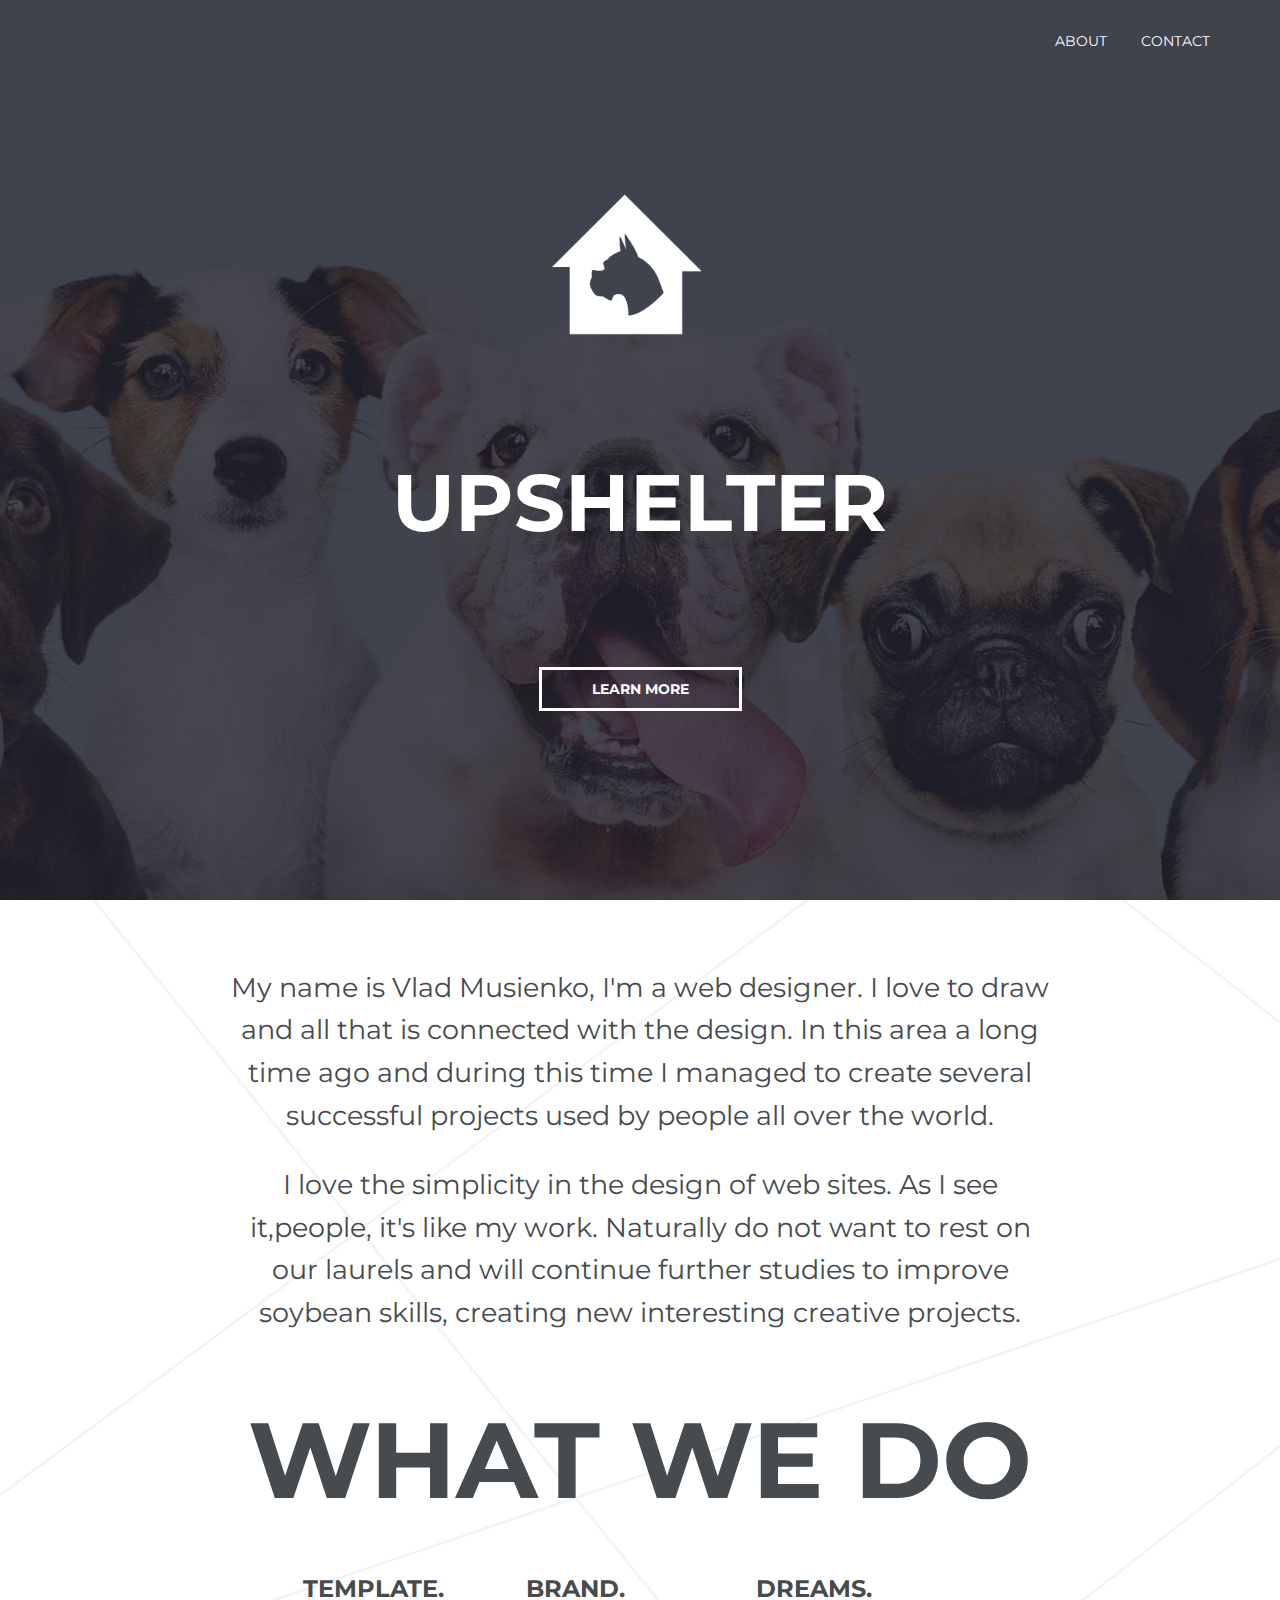
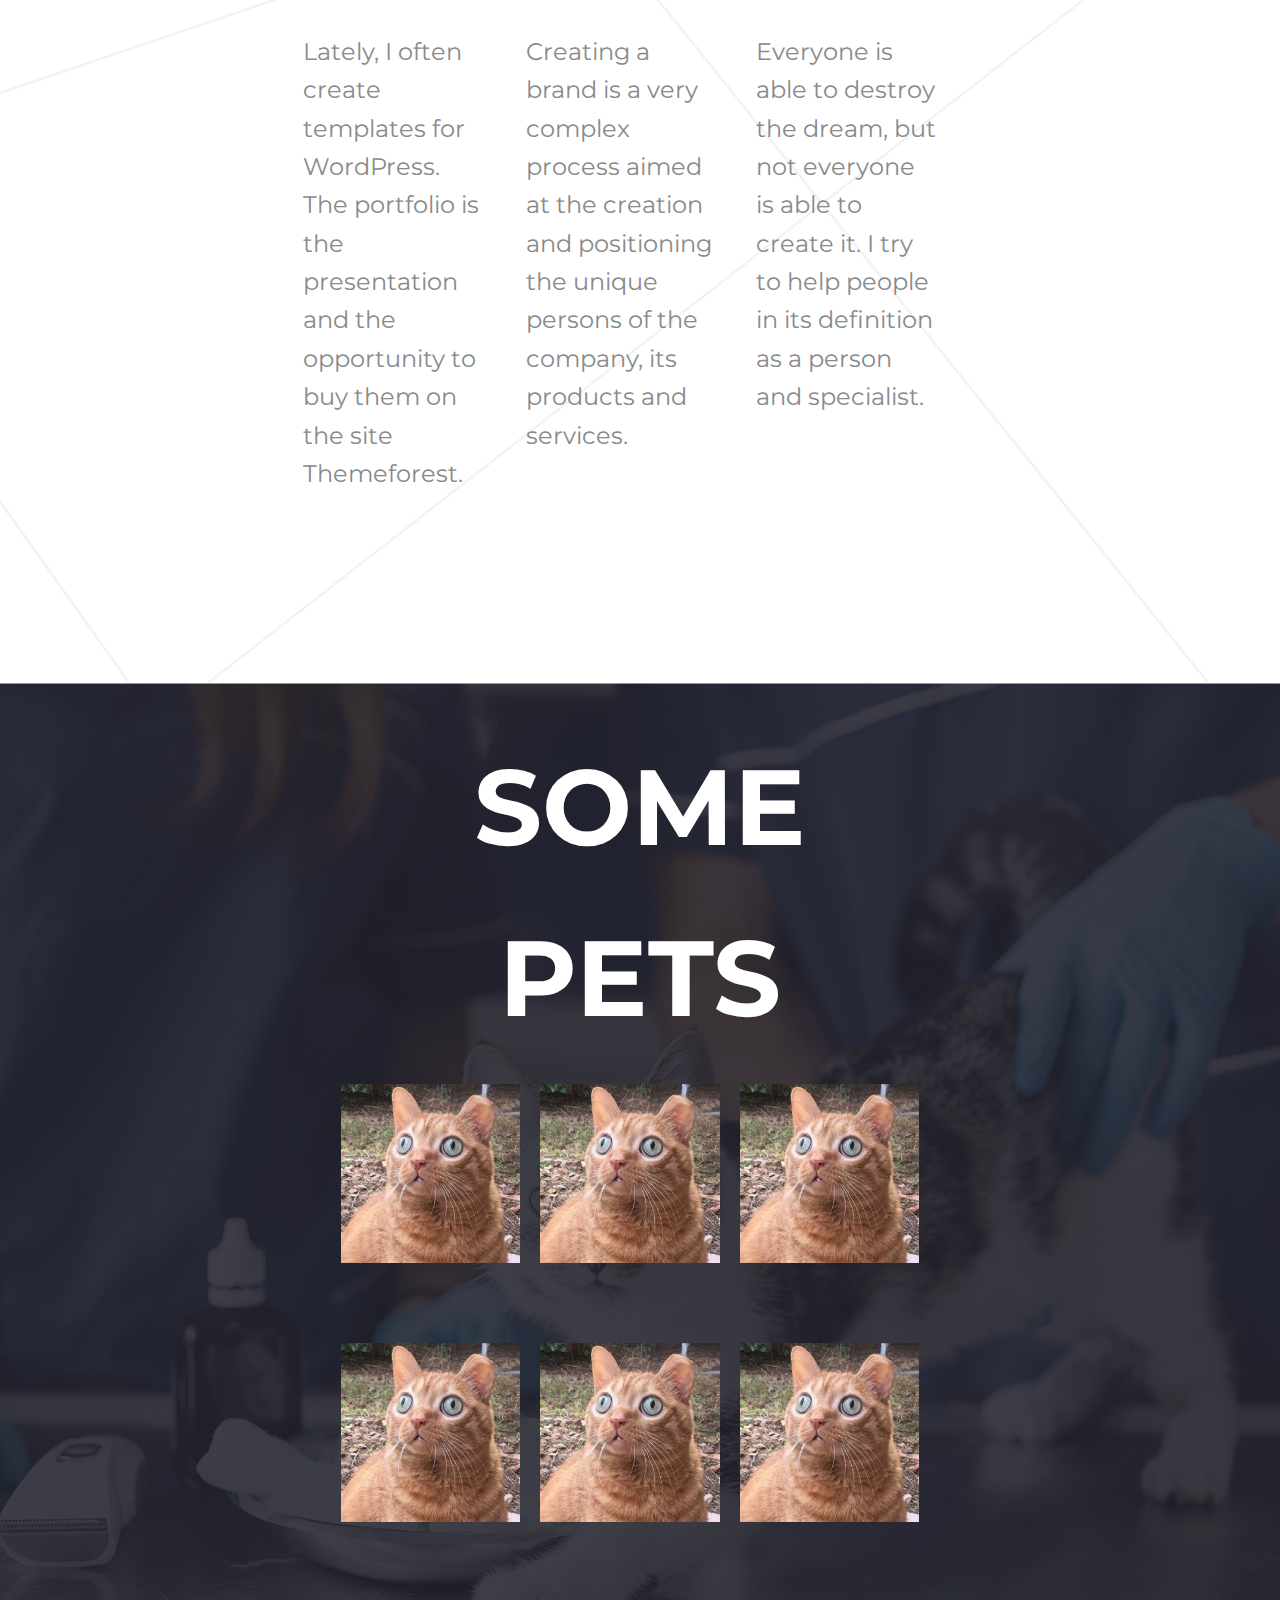
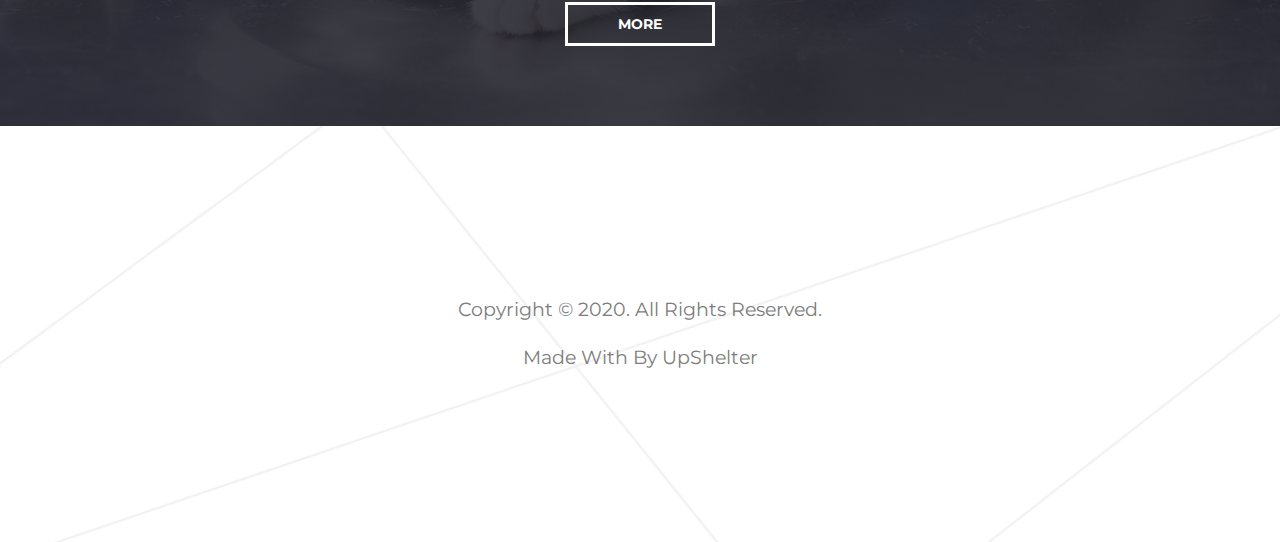
==== htmls/greeting-page/index.html @ ecfe5653 "First commit. Second and first pages added." ====
<!DOCTYPE html>
<html lang="en">
<head>
    <meta charset="UTF-8">
    <link rel="stylesheet" href="assets/css/style.css">
    <link href="https://fonts.googleapis.com/css?family=Montserrat:400,700&display=swap&subset=cyrillic,cyrillic-ext"
          rel="stylesheet">
    <title>UpShelter</title>
</head>
<body>

<header class="header">
    <div class="container">
        <div class="header__inner">
            <nav class="nav">
                <a class="nav__link " href="#">About</a>
                <a class="nav__link" href="#">Contact</a>
            </nav>
        </div>
    </div>
</header>


<div class="intro">

    <div class="container">

        <div class="intro__inner">
            <div class="logo"></div>
            <h1 class="intro__title">UPSHELTER</h1>
        </div>
        <a class="btn" href="#">Learn More</a>
    </div>
</div>

<section class="section">
    <div class="section__content">
        <div class="section__text">
            <p>
                My name is Vlad Musienko, I'm a web designer.
                I love to draw and all that is connected with the design.
                In this area a long time ago and during this time I managed
                to create several successful projects used by people all over
                the world.
            </p>
            <p>
                I love the simplicity in the design of web sites.
                As I see it,people, it's like my work.
                Naturally do not want to rest on our laurels and will continue further studies to improve soybean
                skills,
                creating new interesting creative projects.
            </p>
        </div>
    </div>
    <h2 class="section__title">what we do</h2>

    <div class="about__container">
        <div class="about">
            <div class="about__item">
                <h1 class="about__item__title">
                    TEMPLATE.
                </h1>
                <div class="about__item__text">
                    <p>
                        Lately, I often create templates for WordPress.
                        The portfolio is the presentation and the opportunity
                        to buy them on the site Themeforest.
                    </p>
                </div>

            </div>
            <div class="about__item">
                <h1 class="about__item__title">
                    BRAND.
                </h1>
                <div class="about__item__text">
                    <p>
                        Creating a brand is a very complex
                        process aimed at the creation and
                        positioning the unique persons of
                        the company, its products and services.
                    </p>
                </div>
            </div>
            <div class="about__item">
                <h1 class="about__item__title">
                    DREAMS.
                </h1>
                <div class="about__item__text">
                    <p>
                        Everyone is able to destroy the dream,
                        but not everyone is able to create it.
                        I try to help people in its definition
                        as a person and specialist.
                    </p>
                </div>
            </div>

        </div>
    </div>

</section>


<section class="example__section">
    <div class="example__section__content">
        <h1 class="example__title">
            Some pets
        </h1>
        <div class="example">
            <div class="example__item">
                <div class="example__img">
                    <img src="assets/images/example-item.png" alt="">
                </div>
                <div class="item__name">name</div>
            </div>

            <div class="example__item">
                <div class="example__img">
                    <img src="assets/images/example-item.png" alt="">
                </div>
                <div class="item__name">name</div>
            </div>

            <div class="example__item">
                <div class="example__img">
                    <img src="assets/images/example-item.png" alt="">
                </div>
                <div class="item__name">name</div>
            </div>
        </div>
    </div>

    <div class="example__section__content">
        <div class="example">
            <div class="example__item">
                <div class="example__img">
                    <img src="assets/images/example-item.png" alt="">
                </div>
                <div class="item__name">name</div>
            </div>


            <div class="example__item">
                <div class="example__img">
                    <img src="assets/images/example-item.png" alt="">
                </div>
                <div class="item__name">name</div>
            </div>

            <div class="example__item">
                <div class="example__img">
                    <img src="assets/images/example-item.png" alt="">
                </div>
                <div class="item__name">name</div>
            </div>

        </div>
        <a class="btn" href="#">More</a>

    </div>


</section>

<section class="footer">
    <div class="footer__container">
        <div class="footer__text">
            <p> Copyright © 2020. All Rights Reserved.</p>
            <p class="footer__text"> Made With By UpShelter</p>
        </div>

    </div>

</section>
</body>
</html>
---- htmls/greeting-page/assets/css/style.css ----
body {
    margin: 0;
    font-family: 'Montserrat', sans-serif;

    font-size: 15px;
    line-height: 1.6;
    color: #333;
    text-align: center;
    background: url("../images/background.png") center no-repeat;
    -webkit-background-size: cover;
    background-size: cover;

}

*,
*:before,
*:after {
    box-sizing: border-box;
}

h1, h2, h3, h4, h5, h6 {
    margin: 0;
}


/* Container */
.container {
    width: 100%;
    max-width: 1200px;
    padding: 0 15px;
    margin: 0 auto;
}

/* logo */
.logo {
    background: url("../images/logo.png") no-repeat center;
    justify-content: center;
    width: 150px;
    height: 150px;
    -webkit-background-size: cover;
    background-size: cover;
    text-align: center;
    margin-left: 40%;

}

/* Intro */
.intro {
    display: flex;
    flex-direction: column;
    justify-content: center;
    width: 100%;
    height: 100vh;

    background: url("../images/intro.jpg") center no-repeat;
    -webkit-background-size: cover;
    background-size: cover;
}

.intro__inner {
    width: 100%;
    max-width: 880px;
    margin: 0 auto;
    text-align: center;

}

.intro__title {
    color: #ffffff;
    font-size: 80px;
    font-weight: 700;
    text-transform: uppercase;
    margin: 100px;
}


/* Header */
.header {
    width: 100%;
    padding-top: 30px;

    position: absolute;
    top: 0;
    left: 0;
    right: 0;
    z-index: 1000;
}

.header__inner {
    display: flex;
    justify-content: flex-end;
    align-items: center;
}


/* Nav */
.nav {
    font-size: 14px;
    text-transform: uppercase;
}

.nav__link {
    display: inline-block;
    vertical-align: top;
    margin: 0 15px;
    position: relative;

    color: #fff;
    text-decoration: none;

    transition: color .1s linear;
}

.nav__link:after {
    content: "";
    display: block;
    width: 100%;
    height: 3px;

    background-color: #ffffff;
    opacity: 0;

    position: absolute;
    top: 100%;
    left: 0;
    z-index: 1;

    transition: opacity .1s linear;
}


.nav__link:hover:after,
.nav__link.active:after {
    opacity: 1;
}


/* Button */
.btn {
    display: inline-block;
    vertical-align: top;
    padding: 8px 50px;

    border: 3px solid #fff;

    font-size: 14px;
    font-weight: 700;
    color: #fff;
    text-transform: uppercase;
    text-decoration: none;

    transition: background .1s linear, color .1s linear;
}

.btn:hover {
    background-color: #fff;
    color: #333;
}

/*Section*/
.section {
    padding: 40px 0;
}

.section__content {
    width: 100%;
    max-width: 860px;
    margin: 0 auto 40px;
    padding: 0 15px;
    text-align: center;
}

.section__title {
    font-size: 80pt;
    color: #464b4f;
    margin-top: 25px;
    text-transform: uppercase;
}

.section__text {
    font-size: 20pt;
    color: #464b4f;
}


/*About*/

.about__container {
    width: 100%;
    max-width: 55%;
    padding: 0 15px;
    margin: 0 auto;
}

.about {

    display: flex;
    justify-content: space-between;
}

.about__item {
    text-align: left;
    margin-right: 40px;
    margin-bottom: 125px;
}

.about__item__title {
    font-size: 18pt;
    color: #464b4f;
    margin-top: 25px;
    text-transform: uppercase;
}

.about__item__text {
    font-size: 18pt;
    color: #888a8b;
    margin-top: 10px;
}

/*Example section*/

.example__section {
    padding: 40px 0;
    background: url("../images/example-section.png") center no-repeat;
    -webkit-background-size: cover;
    background-size: cover;
}

.example__section__content {
    width: 100%;
    max-width: 49%;
    margin: 0 auto 40px;
    padding: 0 15px;
    text-align: center;
}

.example__title {
    font-size: 80pt;
    color: #ffffff;
    text-transform: uppercase;
}

.example {
    margin-top: 20px;
    display: flex;
    justify-content: space-between;
    margin-bottom: 80px;
}

.example__img img {
    max-width: 100%;
    height: auto;
}

.example__item {
    width: 300px;
    position: relative;
    margin-right: 20px;
    background-color: #7b77c9;
}

.example__item:hover .example__img {
    transform: translate3d(-10px, -10px, 0);
}

.example__item:hover .example__img img {
    opacity: .7;
}


.example__img {
    background: linear-gradient(to bottom, #ff6978, #ff6978, #ef709d);

    transition: transform .2s linear;
}

.example__img img {
    display: block;
    transition: opacity .1s linear;
}

.example__item:hover .item__name {
    opacity: 1;

}

.item__name {
    width: 100%;

    font-size: 18px;
    color: #fff;
    text-transform: uppercase;
    font-weight: 700;
    text-align: center;
    opacity: 0;

    position: absolute;
    top: 50%;
    left: 0;
    z-index: 2;
    transform: translate3d(0, -50%, 0);

    transition: opacity 0.2s linear;

}

/*Footer*/

.footer {
    padding: 150px 0;
}

.footer__container {
    width: 100%;
    max-width: 55%;
    margin: 0 auto;
}

.footer__text {
    font-size: 14pt;
    color: #7c7c7c;
}
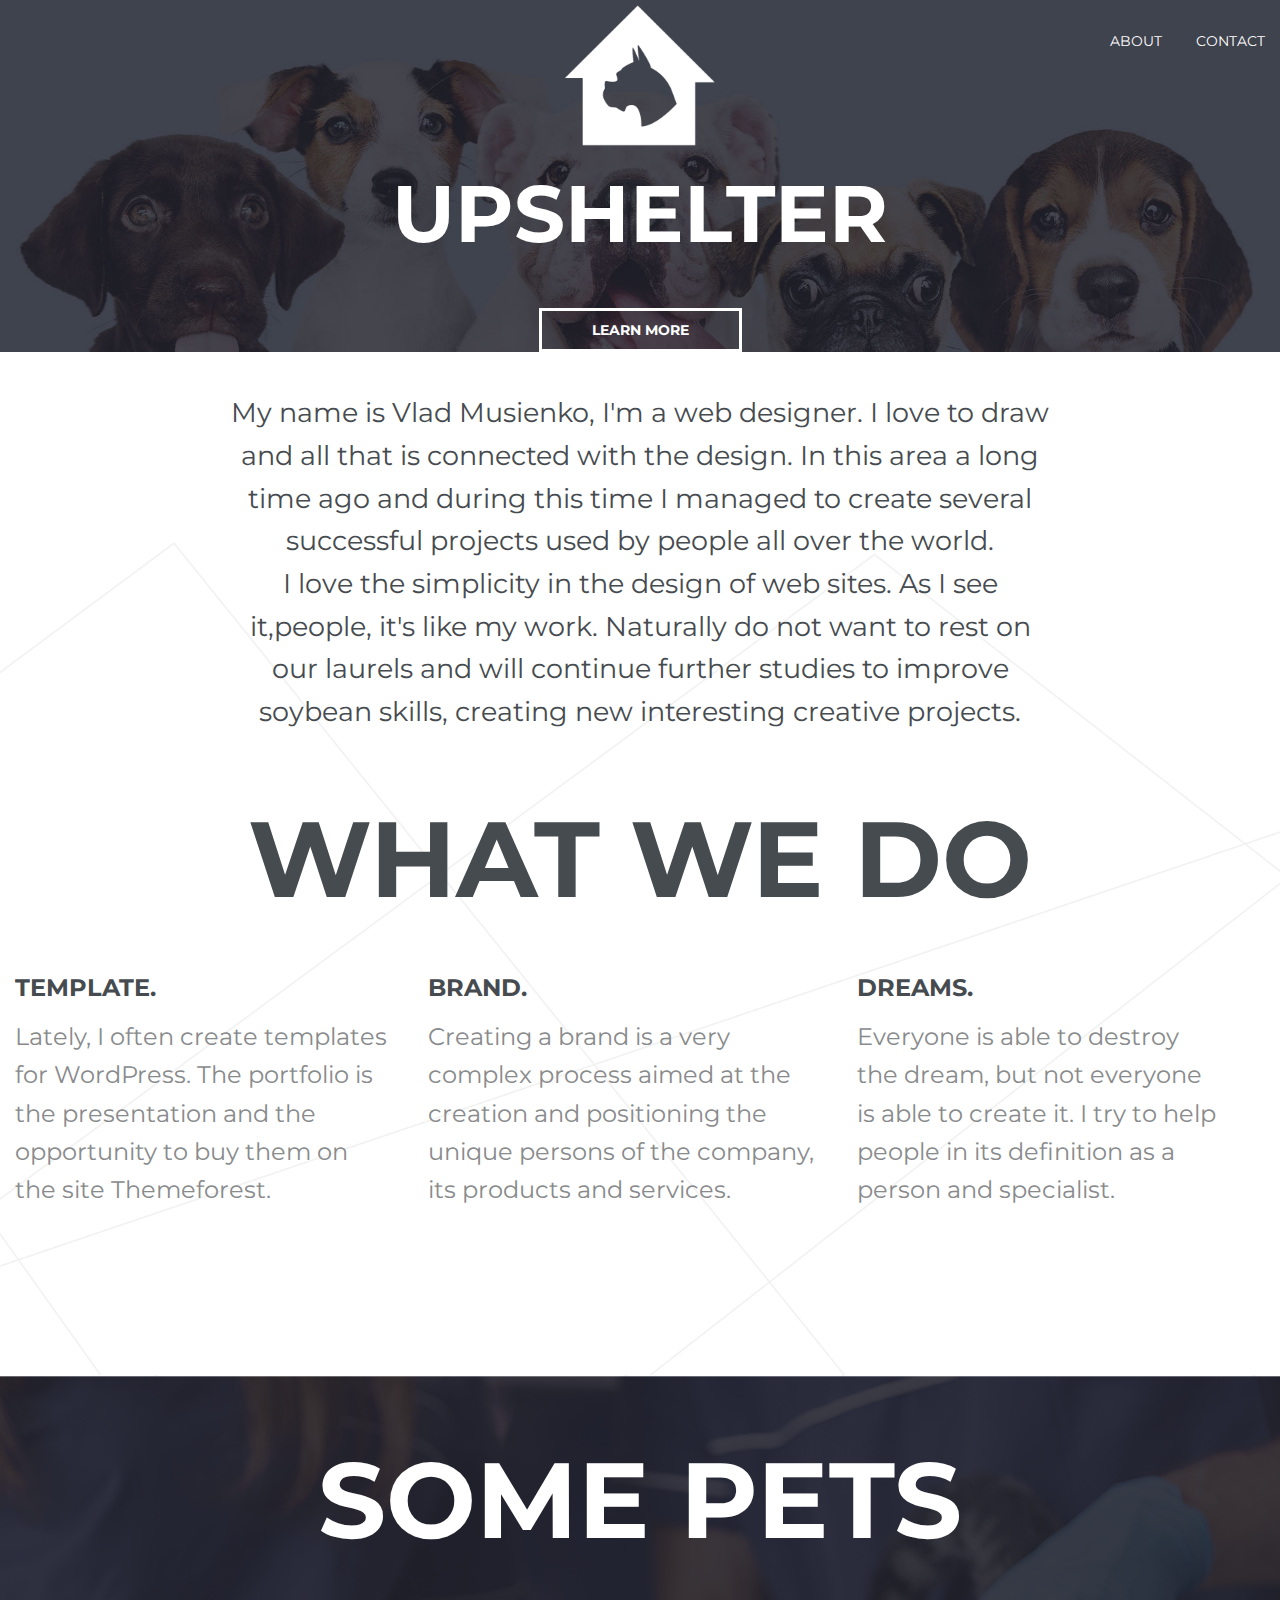
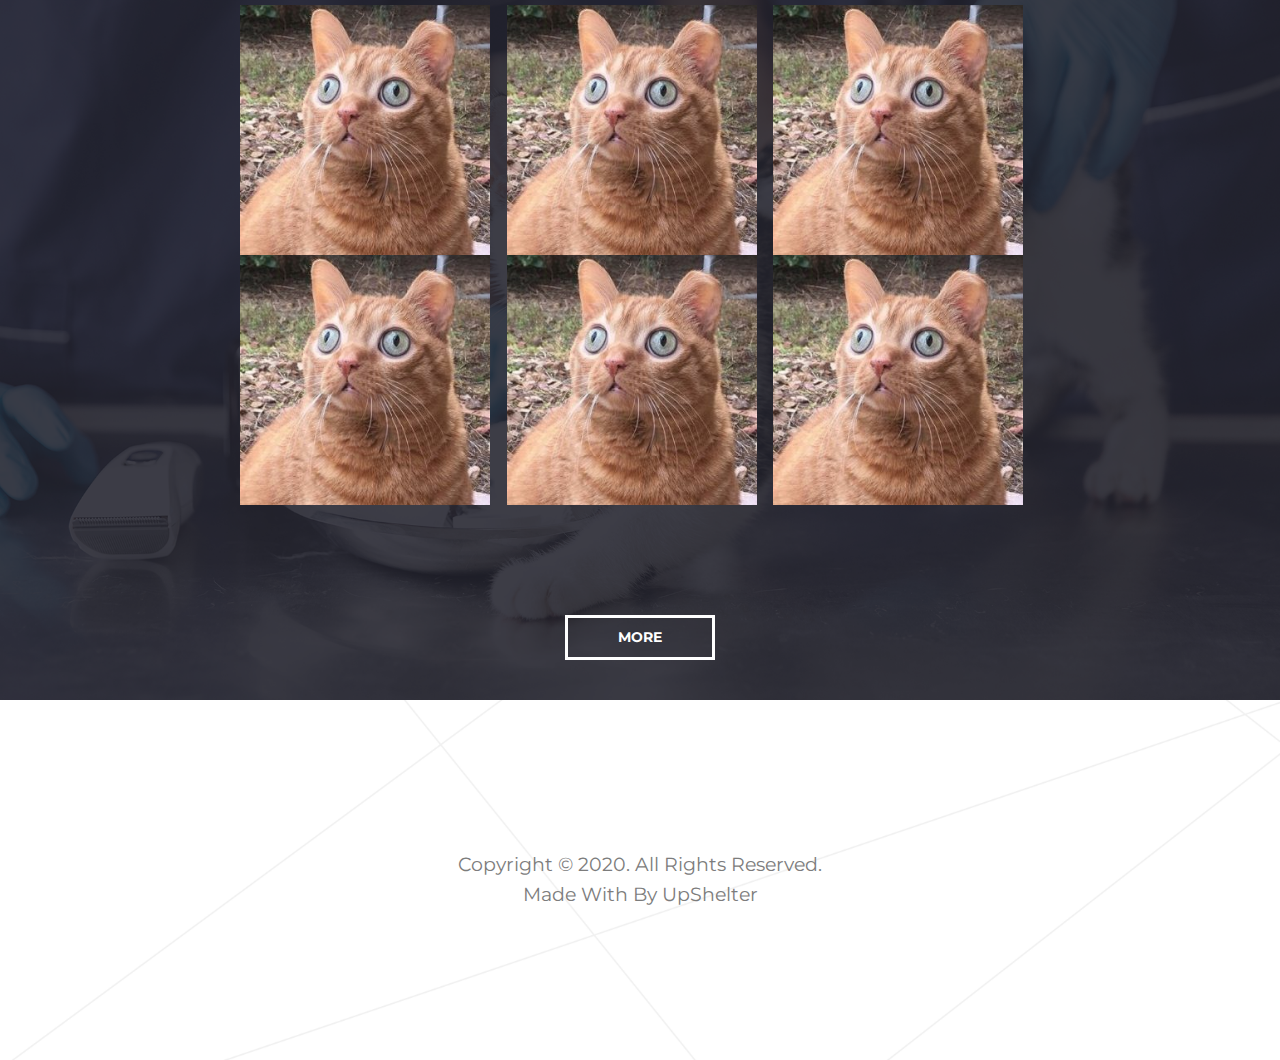
==== commit 8389dfab: "adaptability" ====
--- a/htmls/greeting-page/index.html
+++ b/htmls/greeting-page/index.html
@@ -2,6 +2,7 @@
 <html lang="en">
 <head>
     <meta charset="UTF-8">
+    <meta name="viewport" content="width=device-width, initial-scale=1, shrink-to-fit=no">
     <link rel="stylesheet" href="assets/css/style.css">
     <link href="https://fonts.googleapis.com/css?family=Montserrat:400,700&display=swap&subset=cyrillic,cyrillic-ext"
           rel="stylesheet">
@@ -24,7 +25,6 @@
 <div class="intro">
 
     <div class="container">
-
         <div class="intro__inner">
             <div class="logo"></div>
             <h1 class="intro__title">UPSHELTER</h1>
@@ -101,7 +101,6 @@
 
 </section>
 
-
 <section class="example__section">
     <div class="example__section__content">
         <h1 class="example__title">
@@ -128,11 +127,7 @@
                 </div>
                 <div class="item__name">name</div>
             </div>
-        </div>
-    </div>
 
-    <div class="example__section__content">
-        <div class="example">
             <div class="example__item">
                 <div class="example__img">
                     <img src="assets/images/example-item.png" alt="">
@@ -154,11 +149,10 @@
                 </div>
                 <div class="item__name">name</div>
             </div>
+        </div>
+    </div>
 
-        </div>
-        <a class="btn" href="#">More</a>
-
-    </div>
+    <a class="btn" href="#">More</a>
 
 
 </section>
@@ -174,4 +168,4 @@
 
 </section>
 </body>
-</html>+</html>
--- a/htmls/greeting-page/assets/css/style.css
+++ b/htmls/greeting-page/assets/css/style.css
@@ -1,7 +1,9 @@
+* { padding: 0; margin: 0;}
+
 body {
+    width: 100%;
     margin: 0;
     font-family: 'Montserrat', sans-serif;
-
     font-size: 15px;
     line-height: 1.6;
     color: #333;
@@ -9,7 +11,6 @@
     background: url("../images/background.png") center no-repeat;
     -webkit-background-size: cover;
     background-size: cover;
-
 }
 
 *,
@@ -24,10 +25,18 @@
 
 
 /* Container */
-.container {
-    width: 100%;
-    max-width: 1200px;
-    padding: 0 15px;
+header .container {
+    padding-left: 60%;
+    width: 100%;
+    /*max-width: 1200px;*/
+    /*padding: 0 15px;*/
+    margin: 0 auto;
+}
+
+.intro .container {
+    width: 100%;
+    /*max-width: 1200px;*/
+    /*padding: 0 15px;*/
     margin: 0 auto;
 }
 
@@ -40,18 +49,21 @@
     -webkit-background-size: cover;
     background-size: cover;
     text-align: center;
-    margin-left: 40%;
+    display: block;
+    margin-right: auto;
+    margin-left: auto;
+
 
 }
 
 /* Intro */
 .intro {
-    display: flex;
+    width: 100%;
+    display: grid;
+    grid-template-columns: auto;
     flex-direction: column;
     justify-content: center;
-    width: 100%;
-    height: 100vh;
-
+    /*height: 100vh;*/
     background: url("../images/intro.jpg") center no-repeat;
     -webkit-background-size: cover;
     background-size: cover;
@@ -60,7 +72,7 @@
 .intro__inner {
     width: 100%;
     max-width: 880px;
-    margin: 0 auto;
+    margin: 0;
     text-align: center;
 
 }
@@ -70,7 +82,10 @@
     font-size: 80px;
     font-weight: 700;
     text-transform: uppercase;
-    margin: 100px;
+    /*margin: 100px;*/
+    display: block;
+    margin-left: auto;
+    margin-right: auto;
 }
 
 
@@ -78,7 +93,6 @@
 .header {
     width: 100%;
     padding-top: 30px;
-
     position: absolute;
     top: 0;
     left: 0;
@@ -87,6 +101,7 @@
 }
 
 .header__inner {
+    width: 100%;
     display: flex;
     justify-content: flex-end;
     align-items: center;
@@ -114,7 +129,7 @@
 .nav__link:after {
     content: "";
     display: block;
-    width: 100%;
+    /*width: 100%;*/
     height: 3px;
 
     background-color: #ffffff;
@@ -137,6 +152,7 @@
 
 /* Button */
 .btn {
+    margin-top: 30px;
     display: inline-block;
     vertical-align: top;
     padding: 8px 50px;
@@ -159,6 +175,7 @@
 
 /*Section*/
 .section {
+    width: 100%;
     padding: 40px 0;
 }
 
@@ -171,6 +188,8 @@
 }
 
 .section__title {
+    width: 100%;
+    display: inline;
     font-size: 80pt;
     color: #464b4f;
     margin-top: 25px;
@@ -178,6 +197,7 @@
 }
 
 .section__text {
+    width: 100%;
     font-size: 20pt;
     color: #464b4f;
 }
@@ -187,13 +207,12 @@
 
 .about__container {
     width: 100%;
-    max-width: 55%;
+    /*max-width: 55%;*/
     padding: 0 15px;
     margin: 0 auto;
 }
 
 .about {
-
     display: flex;
     justify-content: space-between;
 }
@@ -220,6 +239,7 @@
 /*Example section*/
 
 .example__section {
+    width: 100%;
     padding: 40px 0;
     background: url("../images/example-section.png") center no-repeat;
     -webkit-background-size: cover;
@@ -227,33 +247,48 @@
 }
 
 .example__section__content {
-    width: 100%;
-    max-width: 49%;
-    margin: 0 auto 40px;
-    padding: 0 15px;
-    text-align: center;
+    position: relative;
+    width: 100%;
+    /*margin: 0 auto 40px;*/
+    /*padding: 0 15px;*/
+    /*align-items: center;*/
+    text-align: center;
+    display: block;
+    margin-right: auto;
+    margin-left: auto;
 }
 
 .example__title {
+    position: relative;
     font-size: 80pt;
     color: #ffffff;
     text-transform: uppercase;
 }
 
 .example {
+    position: relative;
+    width: 100%;
+    max-width: 800px;
     margin-top: 20px;
-    display: flex;
-    justify-content: space-between;
+    display: grid;
+    grid-template-columns: repeat(auto-fit, minmax(250px, 1fr));
+    margin-right: auto;
+    margin-left: auto;
+    /*justify-content: space-between;*/
     margin-bottom: 80px;
+    text-align: center;
 }
 
 .example__img img {
     max-width: 100%;
     height: auto;
+    margin-left: auto;
+    margin-right: auto;
 }
 
 .example__item {
-    width: 300px;
+    text-align: center;
+    width: 250px;
     position: relative;
     margin-right: 20px;
     background-color: #7b77c9;
@@ -270,7 +305,6 @@
 
 .example__img {
     background: linear-gradient(to bottom, #ff6978, #ff6978, #ef709d);
-
     transition: transform .2s linear;
 }
 
@@ -286,7 +320,6 @@
 
 .item__name {
     width: 100%;
-
     font-size: 18px;
     color: #fff;
     text-transform: uppercase;
@@ -319,4 +352,72 @@
 .footer__text {
     font-size: 14pt;
     color: #7c7c7c;
-}+}
+
+@media all and (max-width: 749px) {
+    .example__item {
+        margin-left: 17%;
+    }
+}
+
+@media all and (max-width: 670px) {
+    .example__item {
+        margin-left: 13%;
+    }
+}
+@media all and (max-width: 600px) {
+    .example__item {
+        margin-left: 10%;
+    }
+}
+@media all and (max-width: 600px) {
+    .example__item {
+        margin-left: 10%;
+    }
+}
+@media all and (max-width: 577px) {
+    .example__section__content {
+        display: table-row;
+        margin-left: auto;
+        margin-right: auto;
+    }
+
+    .example {
+        width: 100%;
+        display: table-row;
+        margin-left: auto;
+        margin-right: auto;
+    }
+
+    .intro__title {
+        font-size: 50px;
+    }
+
+    .about {
+        display: table-row;
+    }
+
+    .example__item {
+        margin-left: 59%;
+    }
+}
+
+@media all and (max-width: 520px) {
+    .example__item {
+        margin-left: 50%;
+    }
+}
+
+@media all and (max-width: 420px) {
+    .example__item {
+        margin-left: 30%;
+    }
+}
+
+
+@media all and (max-width: 360px) {
+    .example__item {
+        margin-left: 20%;
+    }
+}
+
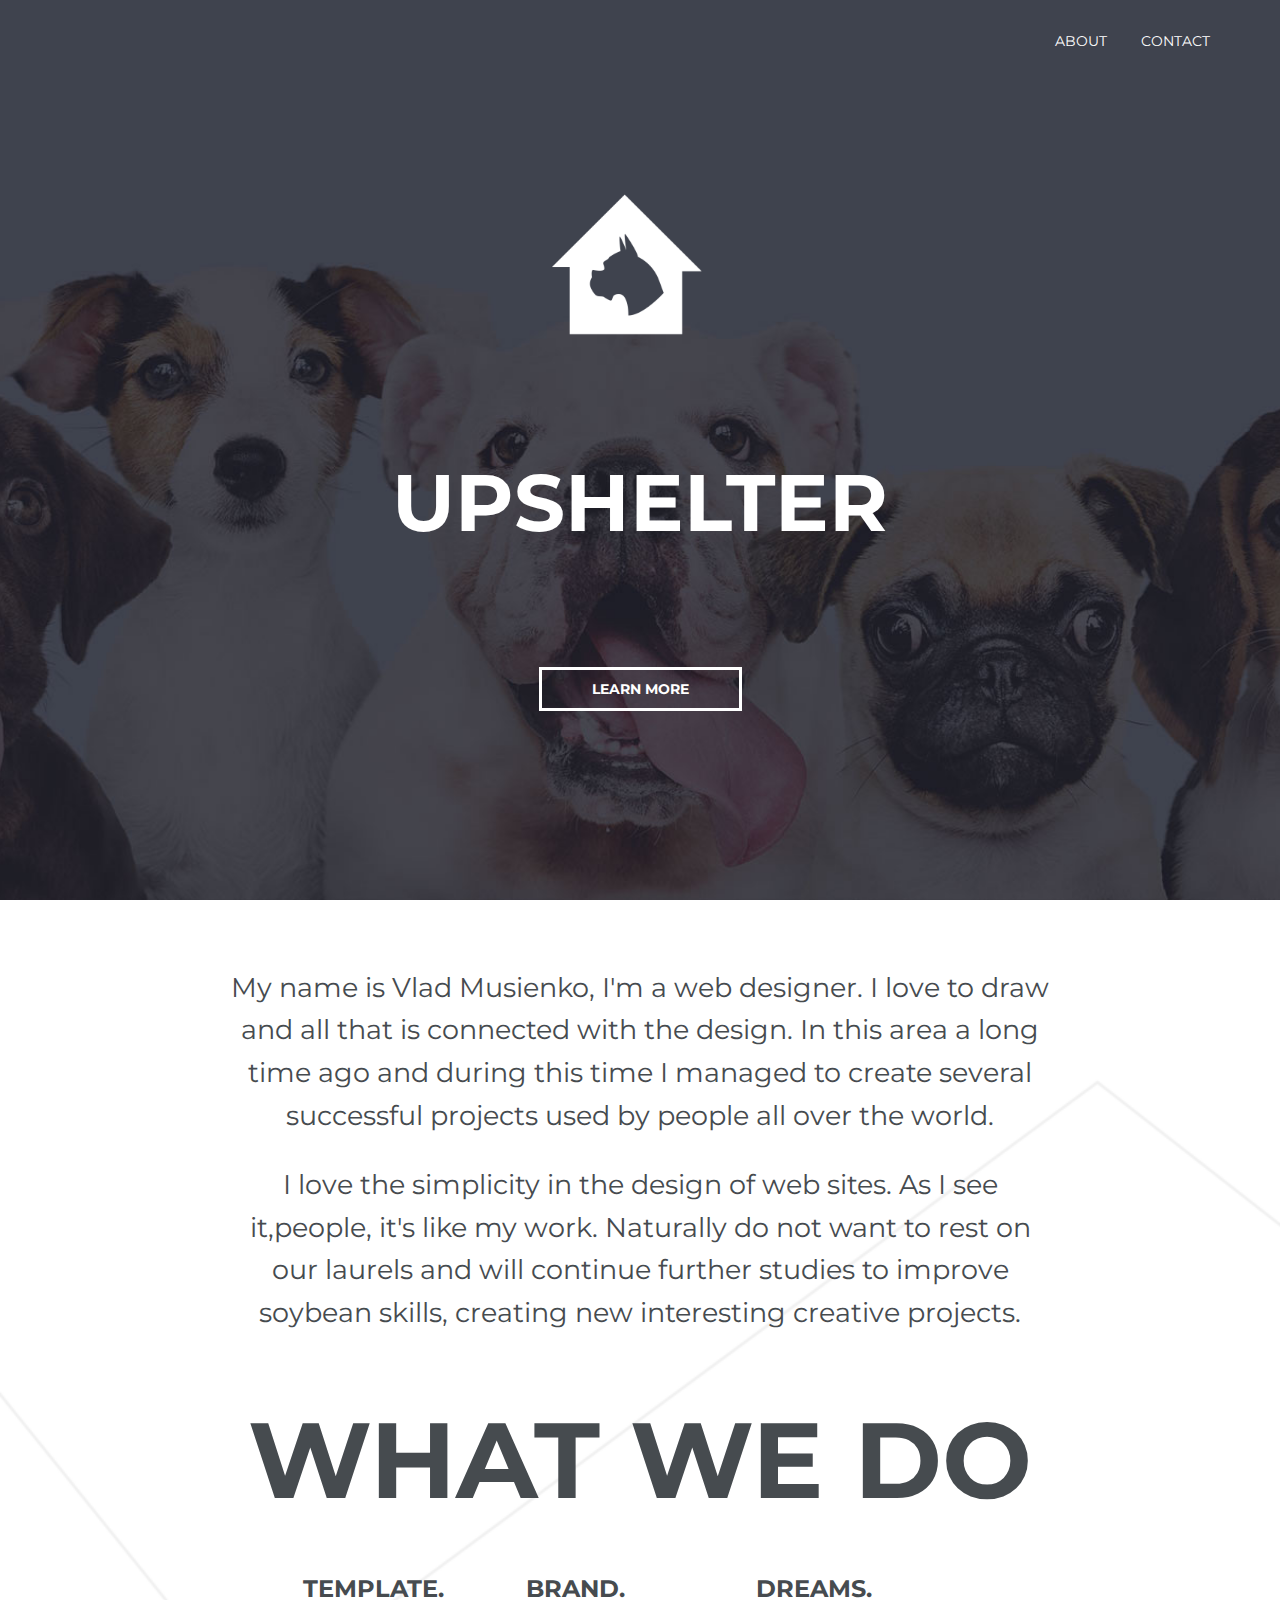
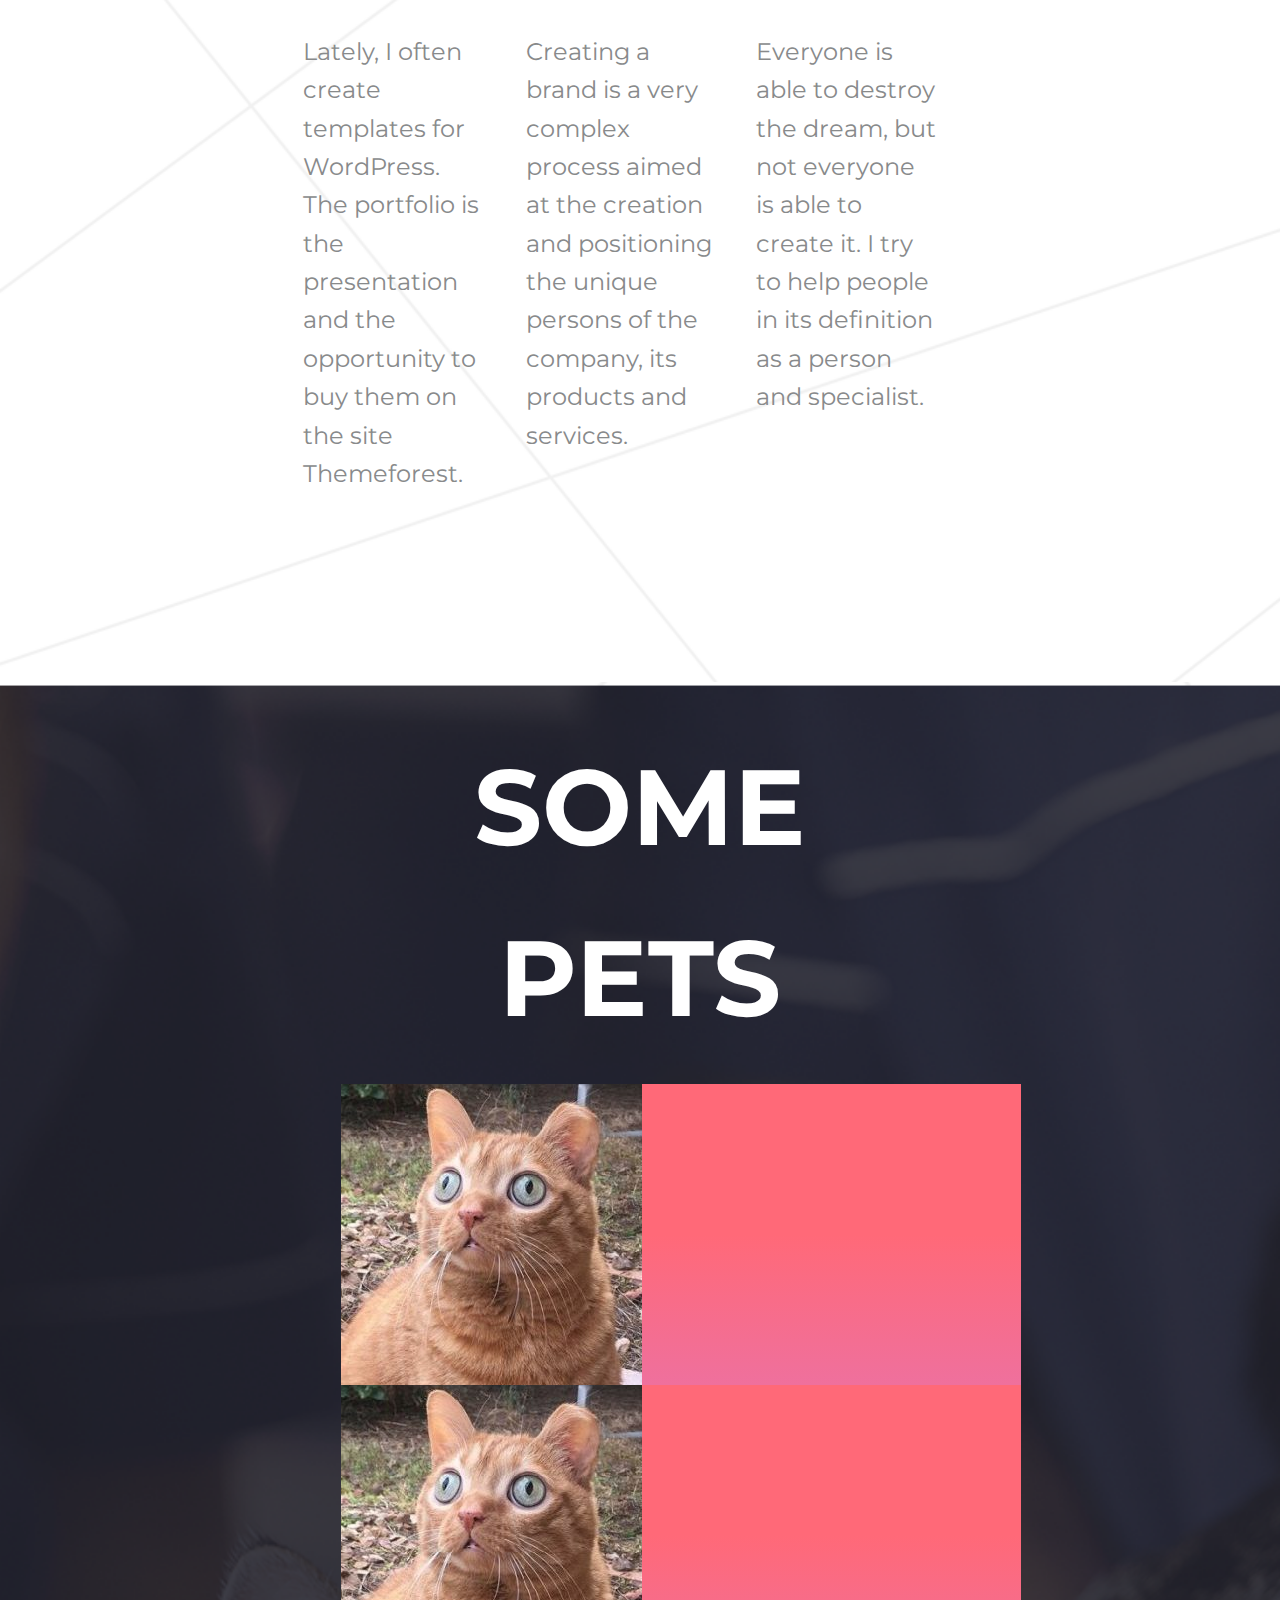
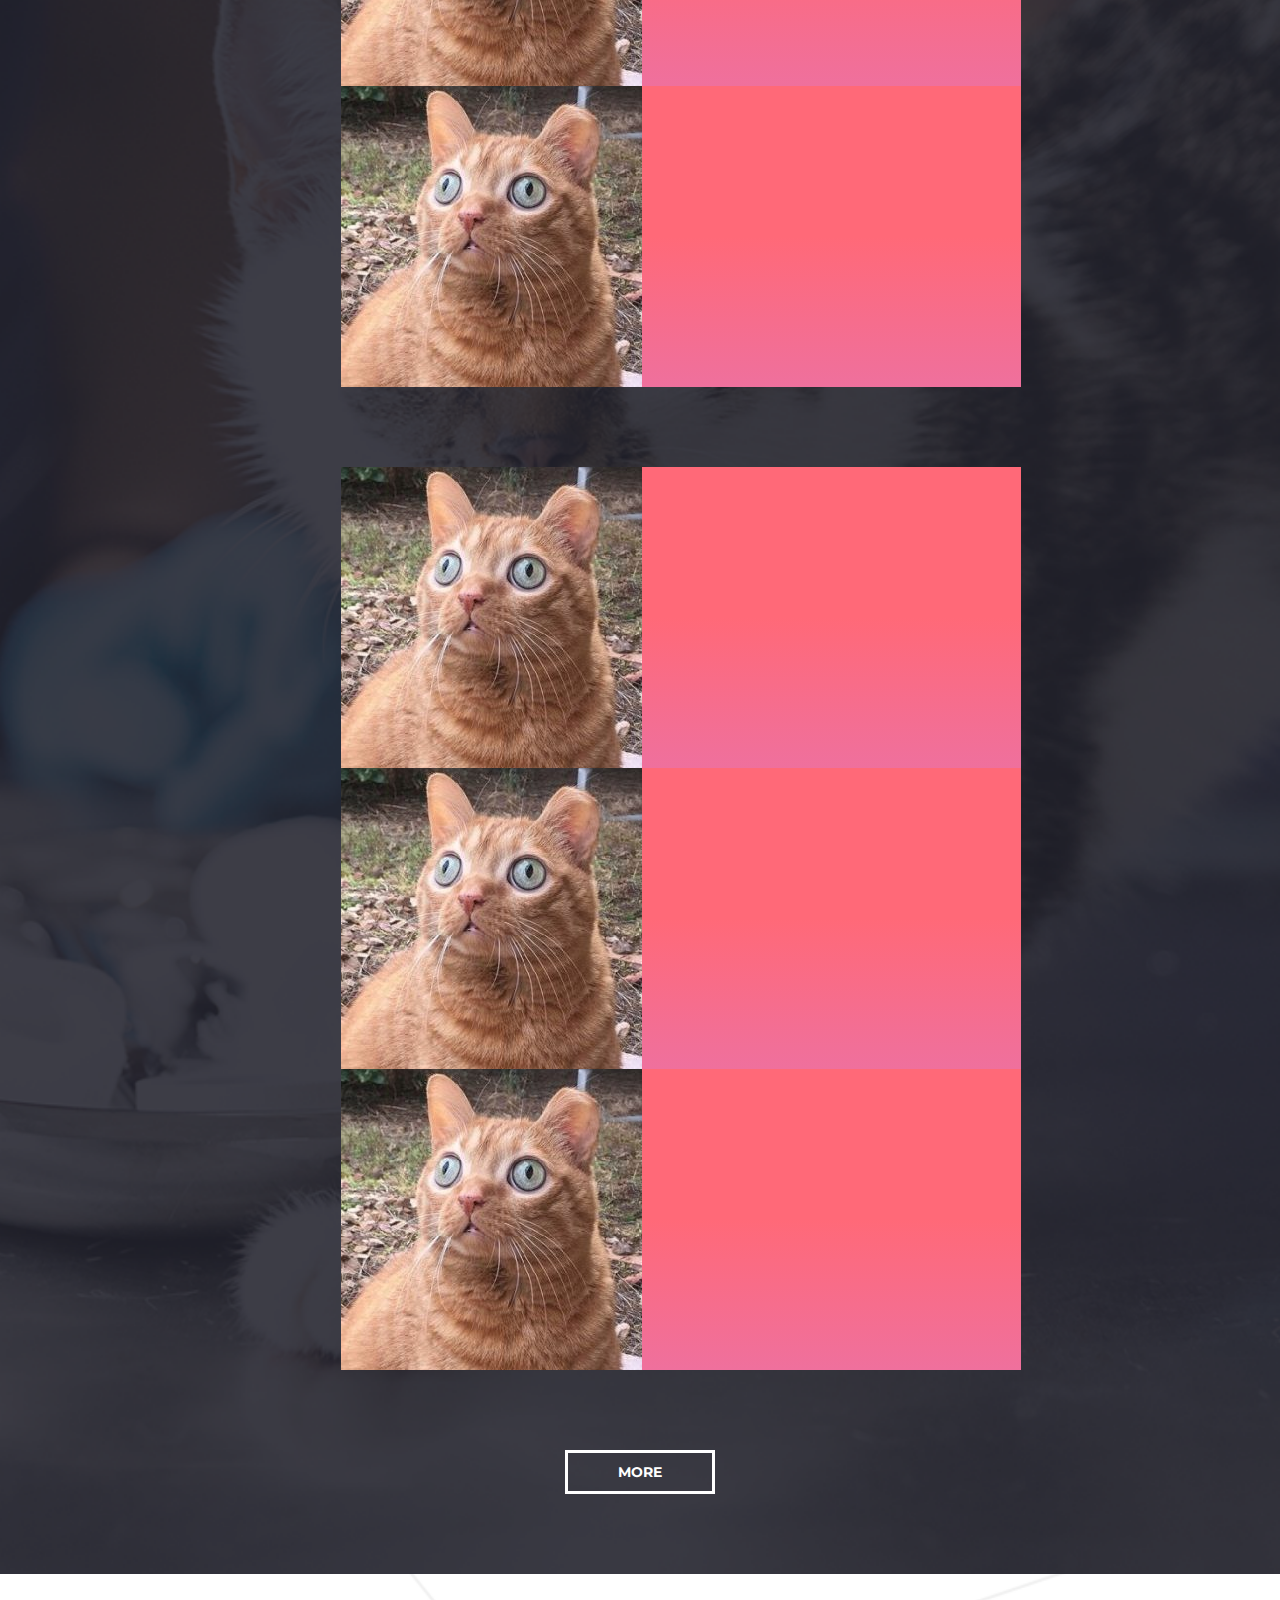
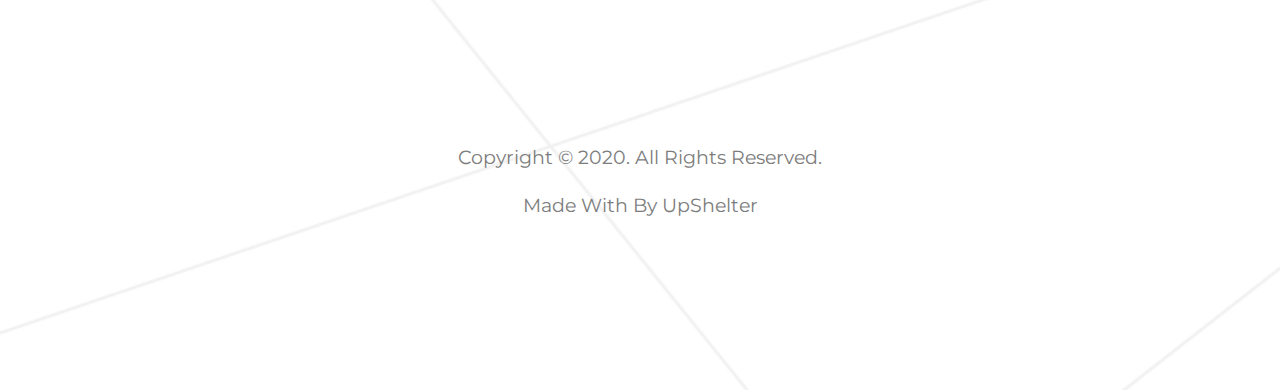
==== commit 7338855d: "to pull" ====
--- a/htmls/greeting-page/index.html
+++ b/htmls/greeting-page/index.html
@@ -2,11 +2,16 @@
 <html lang="en">
 <head>
     <meta charset="UTF-8">
-    <meta name="viewport" content="width=device-width, initial-scale=1, shrink-to-fit=no">
     <link rel="stylesheet" href="assets/css/style.css">
     <link href="https://fonts.googleapis.com/css?family=Montserrat:400,700&display=swap&subset=cyrillic,cyrillic-ext"
           rel="stylesheet">
     <title>UpShelter</title>
+
+    <script src="https://maxcdn.bootstrapcdn.com/bootstrap/4.0.0/js/bootstrap.min.js"
+            integrity="sha384-JZR6Spejh4U02d8jOt6vLEHfe/JQGiRRSQQxSfFWpi1MquVdAyjUar5+76PVCmYl"
+            crossorigin="anonymous"></script>
+
+
 </head>
 <body>
 
@@ -25,6 +30,7 @@
 <div class="intro">
 
     <div class="container">
+
         <div class="intro__inner">
             <div class="logo"></div>
             <h1 class="intro__title">UPSHELTER</h1>
@@ -101,12 +107,14 @@
 
 </section>
 
+
 <section class="example__section">
     <div class="example__section__content">
         <h1 class="example__title">
             Some pets
         </h1>
         <div class="example">
+
             <div class="example__item">
                 <div class="example__img">
                     <img src="assets/images/example-item.png" alt="">
@@ -127,7 +135,11 @@
                 </div>
                 <div class="item__name">name</div>
             </div>
+        </div>
+    </div>
 
+    <div class="example__section__content">
+        <div class="example">
             <div class="example__item">
                 <div class="example__img">
                     <img src="assets/images/example-item.png" alt="">
@@ -150,9 +162,9 @@
                 <div class="item__name">name</div>
             </div>
         </div>
+        <a class="btn" href="#">More</a>
+
     </div>
-
-    <a class="btn" href="#">More</a>
 
 
 </section>
@@ -168,4 +180,4 @@
 
 </section>
 </body>
-</html>
+</html>--- a/htmls/greeting-page/assets/css/style.css
+++ b/htmls/greeting-page/assets/css/style.css
@@ -1,9 +1,7 @@
-* { padding: 0; margin: 0;}
-
 body {
-    width: 100%;
     margin: 0;
     font-family: 'Montserrat', sans-serif;
+
     font-size: 15px;
     line-height: 1.6;
     color: #333;
@@ -11,6 +9,7 @@
     background: url("../images/background.png") center no-repeat;
     -webkit-background-size: cover;
     background-size: cover;
+
 }
 
 *,
@@ -23,20 +22,18 @@
     margin: 0;
 }
 
+@media all and (max-width: 576px) {
+    .example {
+        display: none;
+    }
+}
+
 
 /* Container */
-header .container {
-    padding-left: 60%;
-    width: 100%;
-    /*max-width: 1200px;*/
-    /*padding: 0 15px;*/
-    margin: 0 auto;
-}
-
-.intro .container {
-    width: 100%;
-    /*max-width: 1200px;*/
-    /*padding: 0 15px;*/
+.container {
+    width: 100%;
+    max-width: 1200px;
+    padding: 0 15px;
     margin: 0 auto;
 }
 
@@ -49,21 +46,18 @@
     -webkit-background-size: cover;
     background-size: cover;
     text-align: center;
-    display: block;
-    margin-right: auto;
-    margin-left: auto;
-
+    margin-left: 40%;
 
 }
 
 /* Intro */
 .intro {
-    width: 100%;
-    display: grid;
-    grid-template-columns: auto;
+    display: flex;
     flex-direction: column;
     justify-content: center;
-    /*height: 100vh;*/
+    width: 100%;
+    height: 100vh;
+
     background: url("../images/intro.jpg") center no-repeat;
     -webkit-background-size: cover;
     background-size: cover;
@@ -72,7 +66,7 @@
 .intro__inner {
     width: 100%;
     max-width: 880px;
-    margin: 0;
+    margin: 0 auto;
     text-align: center;
 
 }
@@ -82,10 +76,7 @@
     font-size: 80px;
     font-weight: 700;
     text-transform: uppercase;
-    /*margin: 100px;*/
-    display: block;
-    margin-left: auto;
-    margin-right: auto;
+    margin: 100px;
 }
 
 
@@ -93,6 +84,7 @@
 .header {
     width: 100%;
     padding-top: 30px;
+
     position: absolute;
     top: 0;
     left: 0;
@@ -101,7 +93,6 @@
 }
 
 .header__inner {
-    width: 100%;
     display: flex;
     justify-content: flex-end;
     align-items: center;
@@ -129,7 +120,7 @@
 .nav__link:after {
     content: "";
     display: block;
-    /*width: 100%;*/
+    width: 100%;
     height: 3px;
 
     background-color: #ffffff;
@@ -152,7 +143,6 @@
 
 /* Button */
 .btn {
-    margin-top: 30px;
     display: inline-block;
     vertical-align: top;
     padding: 8px 50px;
@@ -175,7 +165,6 @@
 
 /*Section*/
 .section {
-    width: 100%;
     padding: 40px 0;
 }
 
@@ -188,8 +177,6 @@
 }
 
 .section__title {
-    width: 100%;
-    display: inline;
     font-size: 80pt;
     color: #464b4f;
     margin-top: 25px;
@@ -197,7 +184,6 @@
 }
 
 .section__text {
-    width: 100%;
     font-size: 20pt;
     color: #464b4f;
 }
@@ -207,12 +193,13 @@
 
 .about__container {
     width: 100%;
-    /*max-width: 55%;*/
+    max-width: 55%;
     padding: 0 15px;
     margin: 0 auto;
 }
 
 .about {
+
     display: flex;
     justify-content: space-between;
 }
@@ -239,7 +226,6 @@
 /*Example section*/
 
 .example__section {
-    width: 100%;
     padding: 40px 0;
     background: url("../images/example-section.png") center no-repeat;
     -webkit-background-size: cover;
@@ -247,48 +233,34 @@
 }
 
 .example__section__content {
-    position: relative;
-    width: 100%;
-    /*margin: 0 auto 40px;*/
-    /*padding: 0 15px;*/
-    /*align-items: center;*/
-    text-align: center;
-    display: block;
-    margin-right: auto;
-    margin-left: auto;
+    width: 100%;
+    max-width: 49%;
+    margin: 0 auto 40px;
+    padding: 0 15px;
+    text-align: center;
 }
 
 .example__title {
-    position: relative;
     font-size: 80pt;
     color: #ffffff;
     text-transform: uppercase;
 }
 
 .example {
-    position: relative;
-    width: 100%;
-    max-width: 800px;
     margin-top: 20px;
     display: grid;
-    grid-template-columns: repeat(auto-fit, minmax(250px, 1fr));
-    margin-right: auto;
-    margin-left: auto;
-    /*justify-content: space-between;*/
+    grid-template-columns: repeat(auto-fit, minmax(700px, 1fr));
     margin-bottom: 80px;
-    text-align: center;
 }
 
 .example__img img {
     max-width: 100%;
     height: auto;
-    margin-left: auto;
-    margin-right: auto;
 }
 
 .example__item {
     text-align: center;
-    width: 250px;
+    width: auto;
     position: relative;
     margin-right: 20px;
     background-color: #7b77c9;
@@ -305,6 +277,7 @@
 
 .example__img {
     background: linear-gradient(to bottom, #ff6978, #ff6978, #ef709d);
+
     transition: transform .2s linear;
 }
 
@@ -320,6 +293,7 @@
 
 .item__name {
     width: 100%;
+
     font-size: 18px;
     color: #fff;
     text-transform: uppercase;
@@ -337,6 +311,9 @@
 
 }
 
+
+
+
 /*Footer*/
 
 .footer {
@@ -352,72 +329,4 @@
 .footer__text {
     font-size: 14pt;
     color: #7c7c7c;
-}
-
-@media all and (max-width: 749px) {
-    .example__item {
-        margin-left: 17%;
-    }
-}
-
-@media all and (max-width: 670px) {
-    .example__item {
-        margin-left: 13%;
-    }
-}
-@media all and (max-width: 600px) {
-    .example__item {
-        margin-left: 10%;
-    }
-}
-@media all and (max-width: 600px) {
-    .example__item {
-        margin-left: 10%;
-    }
-}
-@media all and (max-width: 577px) {
-    .example__section__content {
-        display: table-row;
-        margin-left: auto;
-        margin-right: auto;
-    }
-
-    .example {
-        width: 100%;
-        display: table-row;
-        margin-left: auto;
-        margin-right: auto;
-    }
-
-    .intro__title {
-        font-size: 50px;
-    }
-
-    .about {
-        display: table-row;
-    }
-
-    .example__item {
-        margin-left: 59%;
-    }
-}
-
-@media all and (max-width: 520px) {
-    .example__item {
-        margin-left: 50%;
-    }
-}
-
-@media all and (max-width: 420px) {
-    .example__item {
-        margin-left: 30%;
-    }
-}
-
-
-@media all and (max-width: 360px) {
-    .example__item {
-        margin-left: 20%;
-    }
-}
-
+}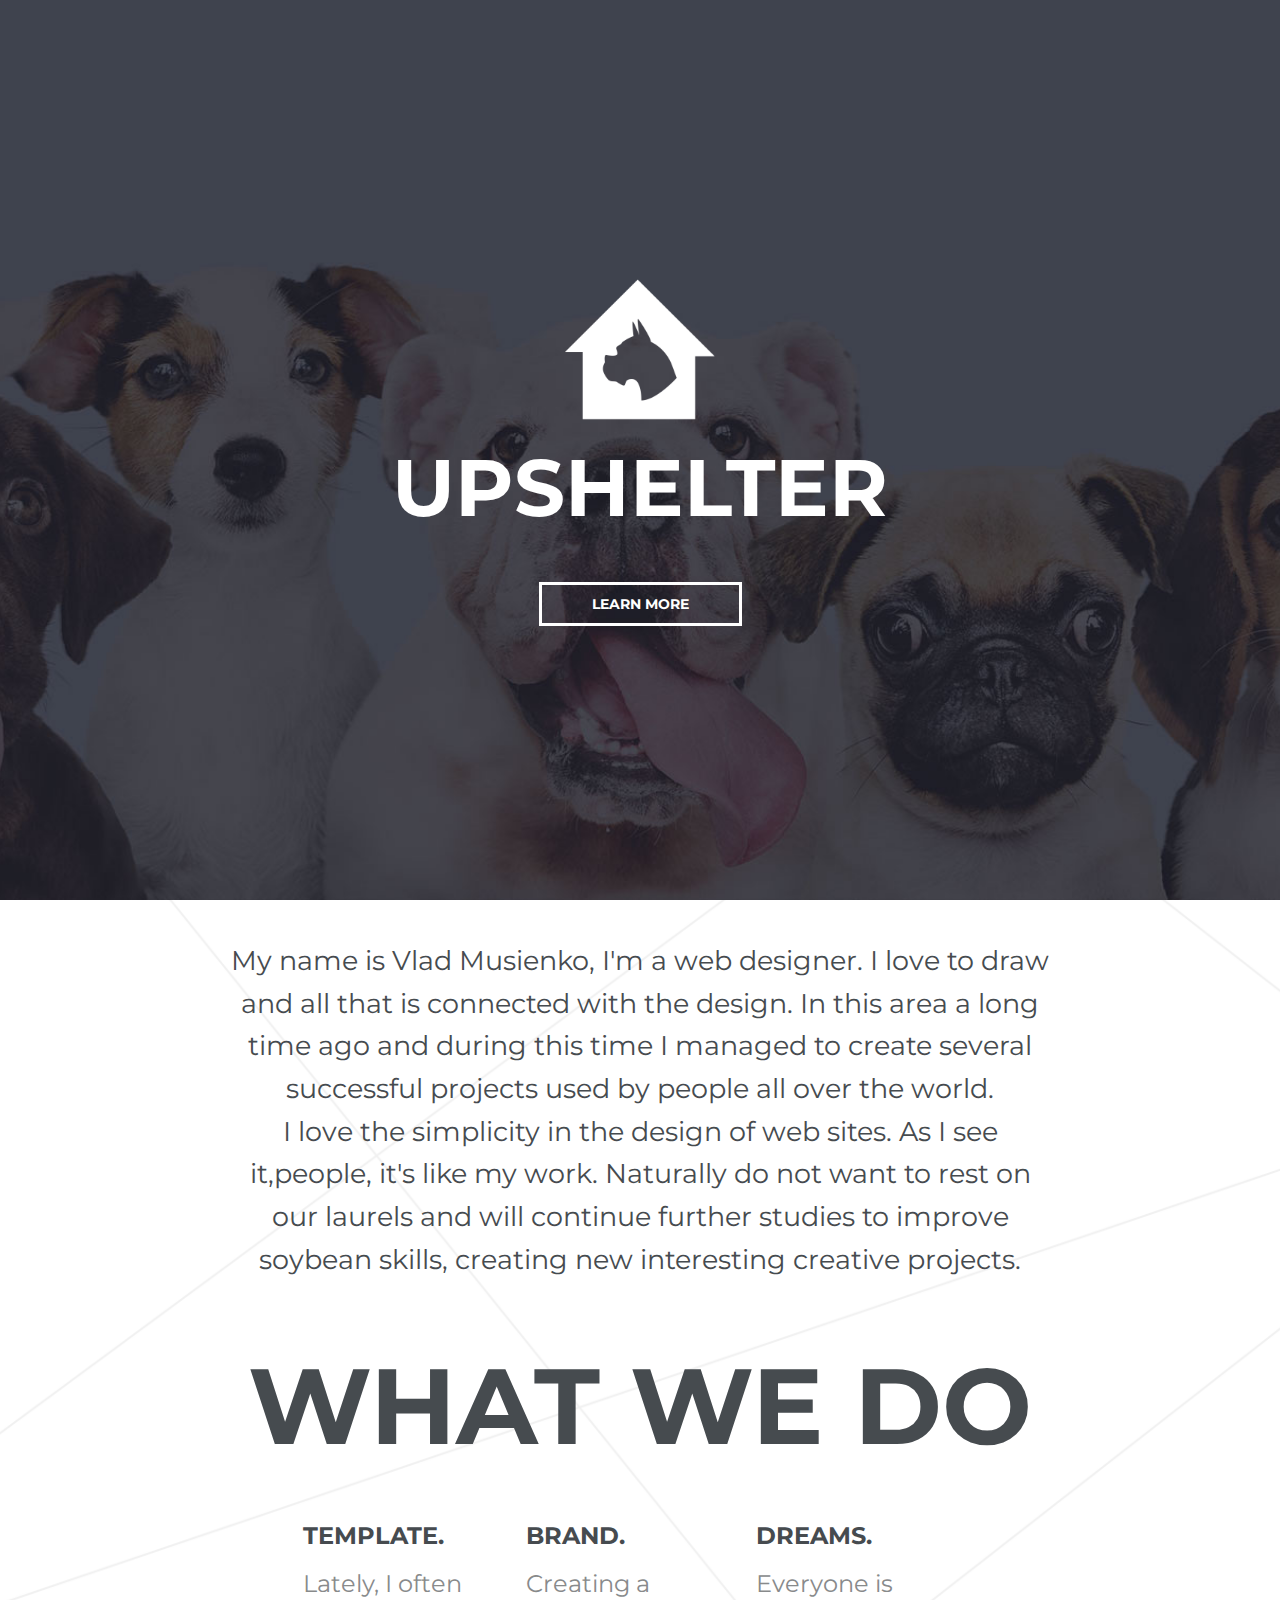
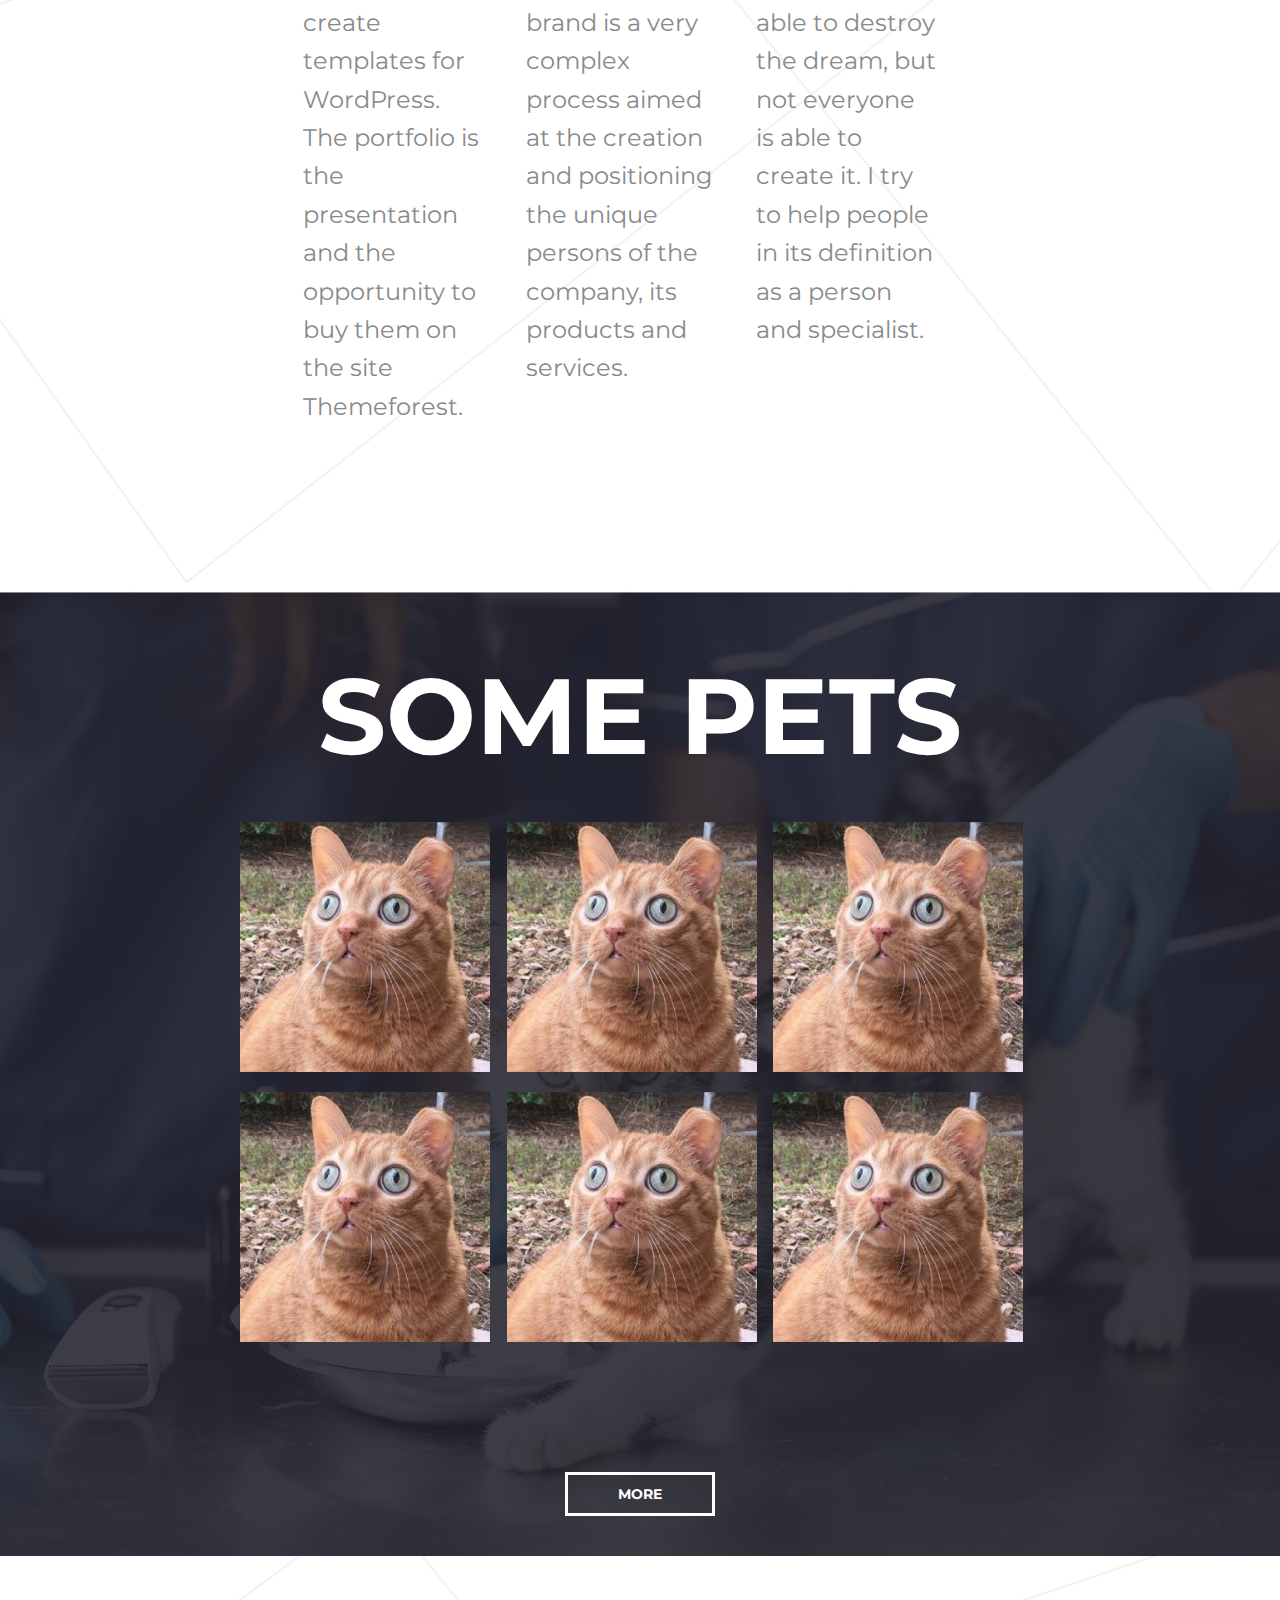
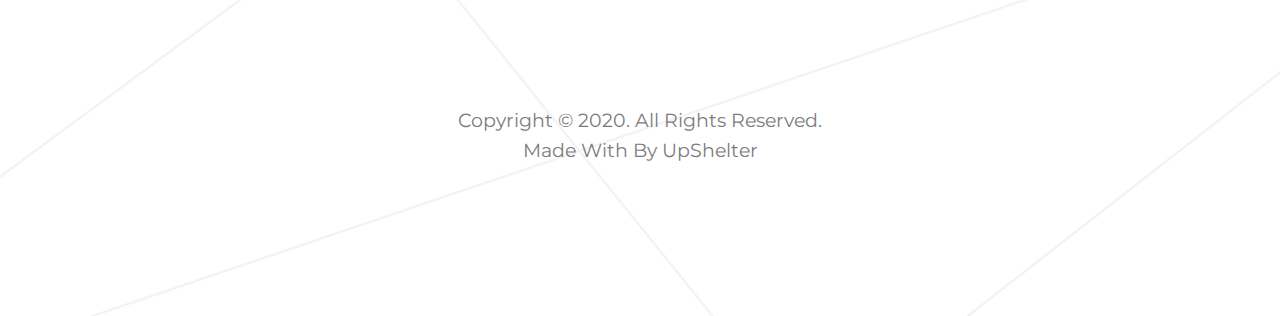
==== commit fa217055: "last version" ====
--- a/htmls/greeting-page/index.html
+++ b/htmls/greeting-page/index.html
@@ -2,35 +2,17 @@
 <html lang="en">
 <head>
     <meta charset="UTF-8">
+    <meta name="viewport" content="width=device-width, initial-scale=1, shrink-to-fit=no">
     <link rel="stylesheet" href="assets/css/style.css">
     <link href="https://fonts.googleapis.com/css?family=Montserrat:400,700&display=swap&subset=cyrillic,cyrillic-ext"
           rel="stylesheet">
     <title>UpShelter</title>
-
-    <script src="https://maxcdn.bootstrapcdn.com/bootstrap/4.0.0/js/bootstrap.min.js"
-            integrity="sha384-JZR6Spejh4U02d8jOt6vLEHfe/JQGiRRSQQxSfFWpi1MquVdAyjUar5+76PVCmYl"
-            crossorigin="anonymous"></script>
-
-
 </head>
 <body>
-
-<header class="header">
-    <div class="container">
-        <div class="header__inner">
-            <nav class="nav">
-                <a class="nav__link " href="#">About</a>
-                <a class="nav__link" href="#">Contact</a>
-            </nav>
-        </div>
-    </div>
-</header>
-
 
 <div class="intro">
 
     <div class="container">
-
         <div class="intro__inner">
             <div class="logo"></div>
             <h1 class="intro__title">UPSHELTER</h1>
@@ -107,14 +89,12 @@
 
 </section>
 
-
 <section class="example__section">
     <div class="example__section__content">
         <h1 class="example__title">
             Some pets
         </h1>
         <div class="example">
-
             <div class="example__item">
                 <div class="example__img">
                     <img src="assets/images/example-item.png" alt="">
@@ -135,11 +115,7 @@
                 </div>
                 <div class="item__name">name</div>
             </div>
-        </div>
-    </div>
 
-    <div class="example__section__content">
-        <div class="example">
             <div class="example__item">
                 <div class="example__img">
                     <img src="assets/images/example-item.png" alt="">
@@ -162,9 +138,9 @@
                 <div class="item__name">name</div>
             </div>
         </div>
-        <a class="btn" href="#">More</a>
+    </div>
 
-    </div>
+    <a class="btn" href="#">More</a>
 
 
 </section>
@@ -180,4 +156,4 @@
 
 </section>
 </body>
-</html>+</html>
--- a/htmls/greeting-page/assets/css/style.css
+++ b/htmls/greeting-page/assets/css/style.css
@@ -1,7 +1,9 @@
+* { padding: 0; margin: 0;}
+
 body {
+    width: 100%;
     margin: 0;
     font-family: 'Montserrat', sans-serif;
-
     font-size: 15px;
     line-height: 1.6;
     color: #333;
@@ -9,7 +11,6 @@
     background: url("../images/background.png") center no-repeat;
     -webkit-background-size: cover;
     background-size: cover;
-
 }
 
 *,
@@ -22,19 +23,11 @@
     margin: 0;
 }
 
-@media all and (max-width: 576px) {
-    .example {
-        display: none;
-    }
-}
-
-
-/* Container */
-.container {
-    width: 100%;
-    max-width: 1200px;
+.intro .container {
+    width: 100%;
     padding: 0 15px;
-    margin: 0 auto;
+    margin: auto;
+
 }
 
 /* logo */
@@ -46,18 +39,21 @@
     -webkit-background-size: cover;
     background-size: cover;
     text-align: center;
-    margin-left: 40%;
+    display: block;
+    margin-right: auto;
+    margin-left: auto;
+
 
 }
 
 /* Intro */
 .intro {
-    display: flex;
+    width: 100%;
+    display: grid;
+    grid-template-columns: auto;
     flex-direction: column;
     justify-content: center;
-    width: 100%;
     height: 100vh;
-
     background: url("../images/intro.jpg") center no-repeat;
     -webkit-background-size: cover;
     background-size: cover;
@@ -66,7 +62,7 @@
 .intro__inner {
     width: 100%;
     max-width: 880px;
-    margin: 0 auto;
+    margin: 0;
     text-align: center;
 
 }
@@ -76,7 +72,9 @@
     font-size: 80px;
     font-weight: 700;
     text-transform: uppercase;
-    margin: 100px;
+    display: block;
+    margin-left: auto;
+    margin-right: auto;
 }
 
 
@@ -84,7 +82,6 @@
 .header {
     width: 100%;
     padding-top: 30px;
-
     position: absolute;
     top: 0;
     left: 0;
@@ -93,56 +90,16 @@
 }
 
 .header__inner {
+    width: 100%;
     display: flex;
     justify-content: flex-end;
     align-items: center;
 }
 
 
-/* Nav */
-.nav {
-    font-size: 14px;
-    text-transform: uppercase;
-}
-
-.nav__link {
-    display: inline-block;
-    vertical-align: top;
-    margin: 0 15px;
-    position: relative;
-
-    color: #fff;
-    text-decoration: none;
-
-    transition: color .1s linear;
-}
-
-.nav__link:after {
-    content: "";
-    display: block;
-    width: 100%;
-    height: 3px;
-
-    background-color: #ffffff;
-    opacity: 0;
-
-    position: absolute;
-    top: 100%;
-    left: 0;
-    z-index: 1;
-
-    transition: opacity .1s linear;
-}
-
-
-.nav__link:hover:after,
-.nav__link.active:after {
-    opacity: 1;
-}
-
-
 /* Button */
 .btn {
+    margin-top: 30px;
     display: inline-block;
     vertical-align: top;
     padding: 8px 50px;
@@ -165,6 +122,7 @@
 
 /*Section*/
 .section {
+    width: 100%;
     padding: 40px 0;
 }
 
@@ -177,6 +135,8 @@
 }
 
 .section__title {
+    width: 100%;
+    display: inline;
     font-size: 80pt;
     color: #464b4f;
     margin-top: 25px;
@@ -184,6 +144,7 @@
 }
 
 .section__text {
+    width: 100%;
     font-size: 20pt;
     color: #464b4f;
 }
@@ -199,7 +160,6 @@
 }
 
 .about {
-
     display: flex;
     justify-content: space-between;
 }
@@ -226,44 +186,57 @@
 /*Example section*/
 
 .example__section {
+    width: 100%;
     padding: 40px 0;
     background: url("../images/example-section.png") center no-repeat;
     -webkit-background-size: cover;
     background-size: cover;
+    grid-row: 1/ span 3;
 }
 
 .example__section__content {
-    width: 100%;
-    max-width: 49%;
-    margin: 0 auto 40px;
-    padding: 0 15px;
-    text-align: center;
+    position: relative;
+    width: 100%;
+    text-align: center;
+    display: block;
+    margin-right: auto;
+    margin-left: auto;
 }
 
 .example__title {
+    position: relative;
     font-size: 80pt;
     color: #ffffff;
     text-transform: uppercase;
 }
 
 .example {
+    position: relative;
+    width: 100%;
+    max-width: 800px;
     margin-top: 20px;
     display: grid;
-    grid-template-columns: repeat(auto-fit, minmax(700px, 1fr));
+    grid-template-columns: repeat(auto-fit, minmax(250px, 1fr));
+    margin-right: auto;
+    margin-left: auto;
     margin-bottom: 80px;
+    text-align: center;
 }
 
 .example__img img {
     max-width: 100%;
     height: auto;
+    margin-left: auto;
+    margin-right: auto;
 }
 
 .example__item {
     text-align: center;
-    width: auto;
+    width: 250px;
     position: relative;
     margin-right: 20px;
     background-color: #7b77c9;
+    margin-bottom: 20px;
 }
 
 .example__item:hover .example__img {
@@ -277,7 +250,6 @@
 
 .example__img {
     background: linear-gradient(to bottom, #ff6978, #ff6978, #ef709d);
-
     transition: transform .2s linear;
 }
 
@@ -293,7 +265,6 @@
 
 .item__name {
     width: 100%;
-
     font-size: 18px;
     color: #fff;
     text-transform: uppercase;
@@ -311,9 +282,6 @@
 
 }
 
-
-
-
 /*Footer*/
 
 .footer {
@@ -329,4 +297,98 @@
 .footer__text {
     font-size: 14pt;
     color: #7c7c7c;
-}+}
+
+@media all and (max-width: 749px) {
+    .example__item {
+        margin-left: 17%;
+    }
+    .about__container {
+        max-width: 100%;
+    }
+}
+
+@media all and (max-width: 670px) {
+    .example__item {
+        margin-left: 13%;
+    }
+    .about__container {
+        max-width: 100%;
+    }
+}
+@media all and (max-width: 600px) {
+    .example__item {
+        margin-left: 10%;
+    }
+    .about__container {
+        max-width: 100%;
+    }
+}
+@media all and (max-width: 600px) {
+    .example__item {
+        margin-left: 10%;
+    }
+    .about__container {
+        max-width: 100%;
+    }
+}
+@media all and (max-width: 577px) {
+    .example__section__content {
+        display: table-row;
+        margin-left: auto;
+        margin-right: auto;
+    }
+
+    .example {
+        grid-row: 1/ span 3;
+        width: 100%;
+        display: table-row;
+        margin-left: auto;
+        margin-right: auto;
+    }
+
+    .intro__title {
+        font-size: 50px;
+    }
+
+    .about {
+        display: table-row;
+    }
+
+    .example__item {
+        margin-left: 59%;
+    }
+    .about__container {
+        max-width: 100%;
+    }
+}
+
+@media all and (max-width: 520px) {
+    .example__item {
+        margin-left: 50%;
+    }
+    .about__container {
+        max-width: 100%;
+    }
+}
+
+@media all and (max-width: 420px) {
+    .example__item {
+        margin-left: 30%;
+    }
+    .about__container {
+        max-width: 100%;
+    }
+}
+
+
+@media all and (max-width: 360px) {
+    .example__item {
+        margin-left: 20%;
+    }
+
+    .about__container {
+        max-width: 100%;
+    }
+}
+
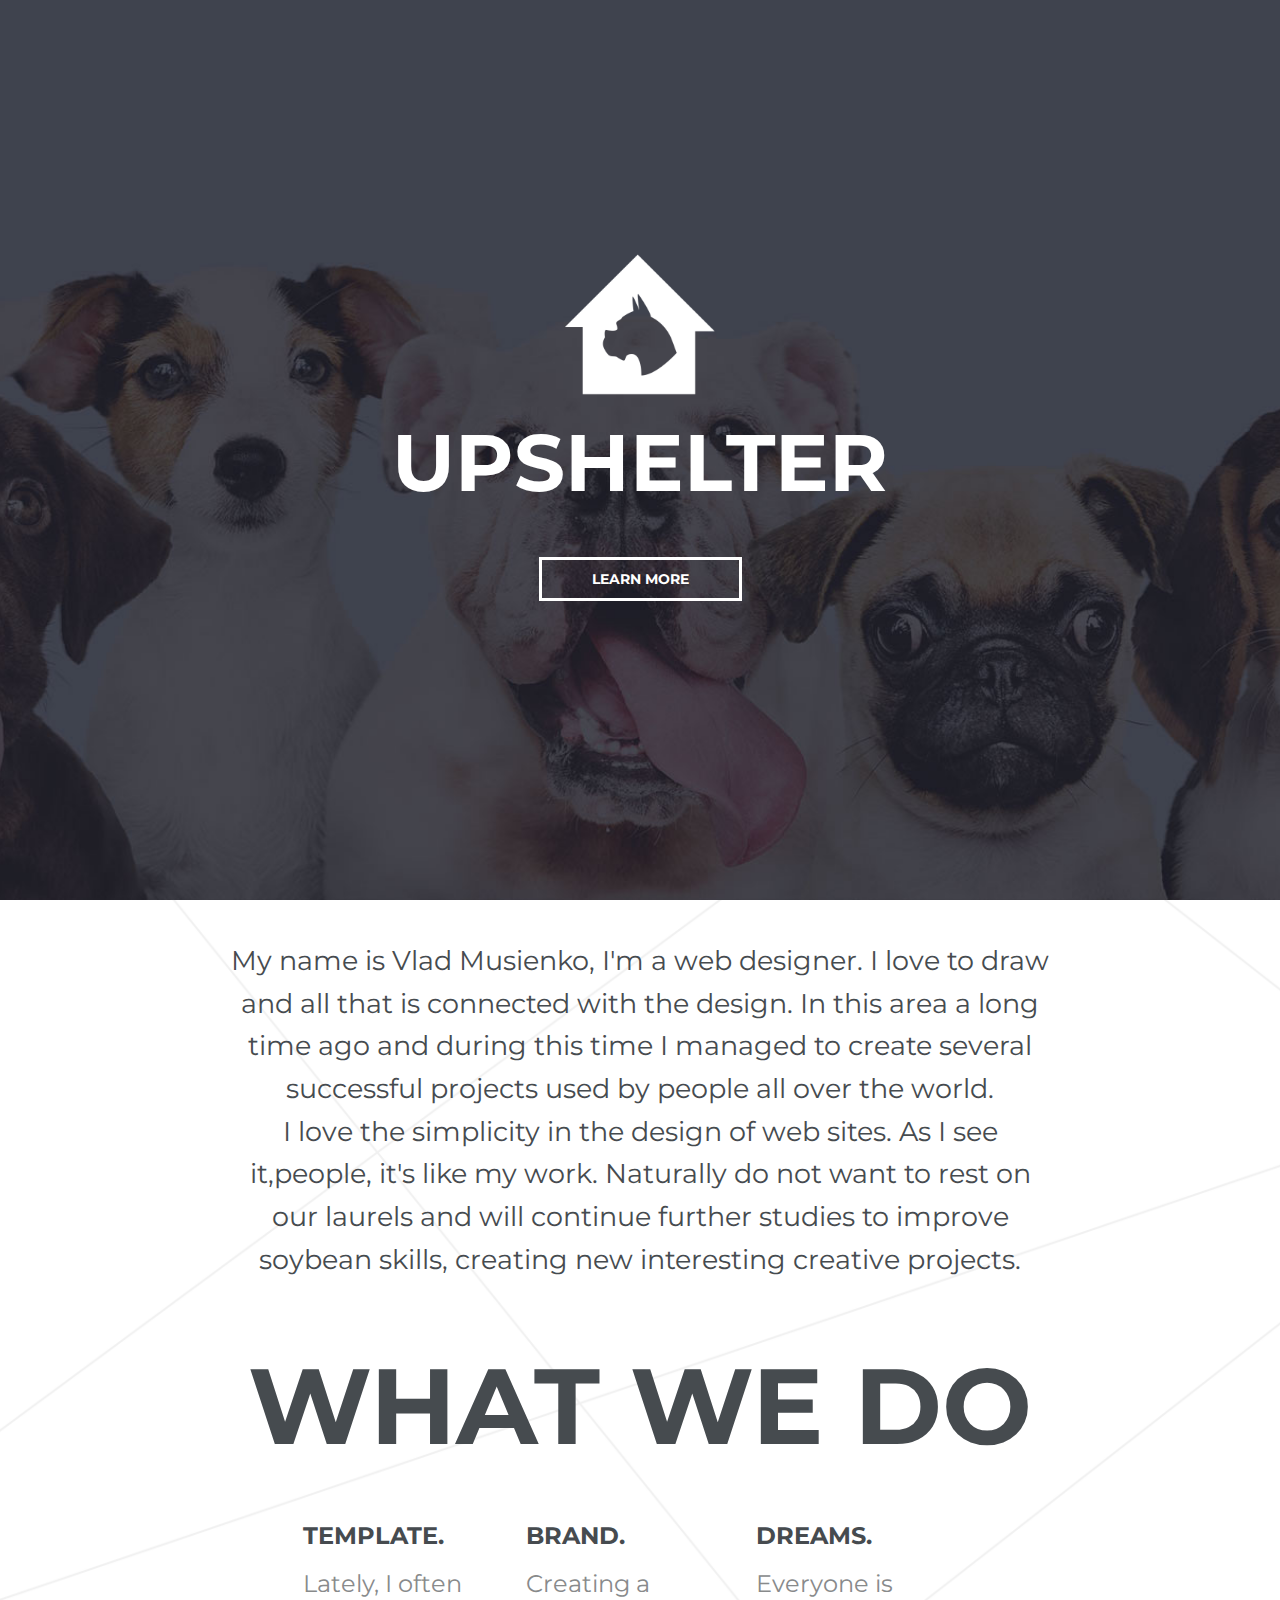
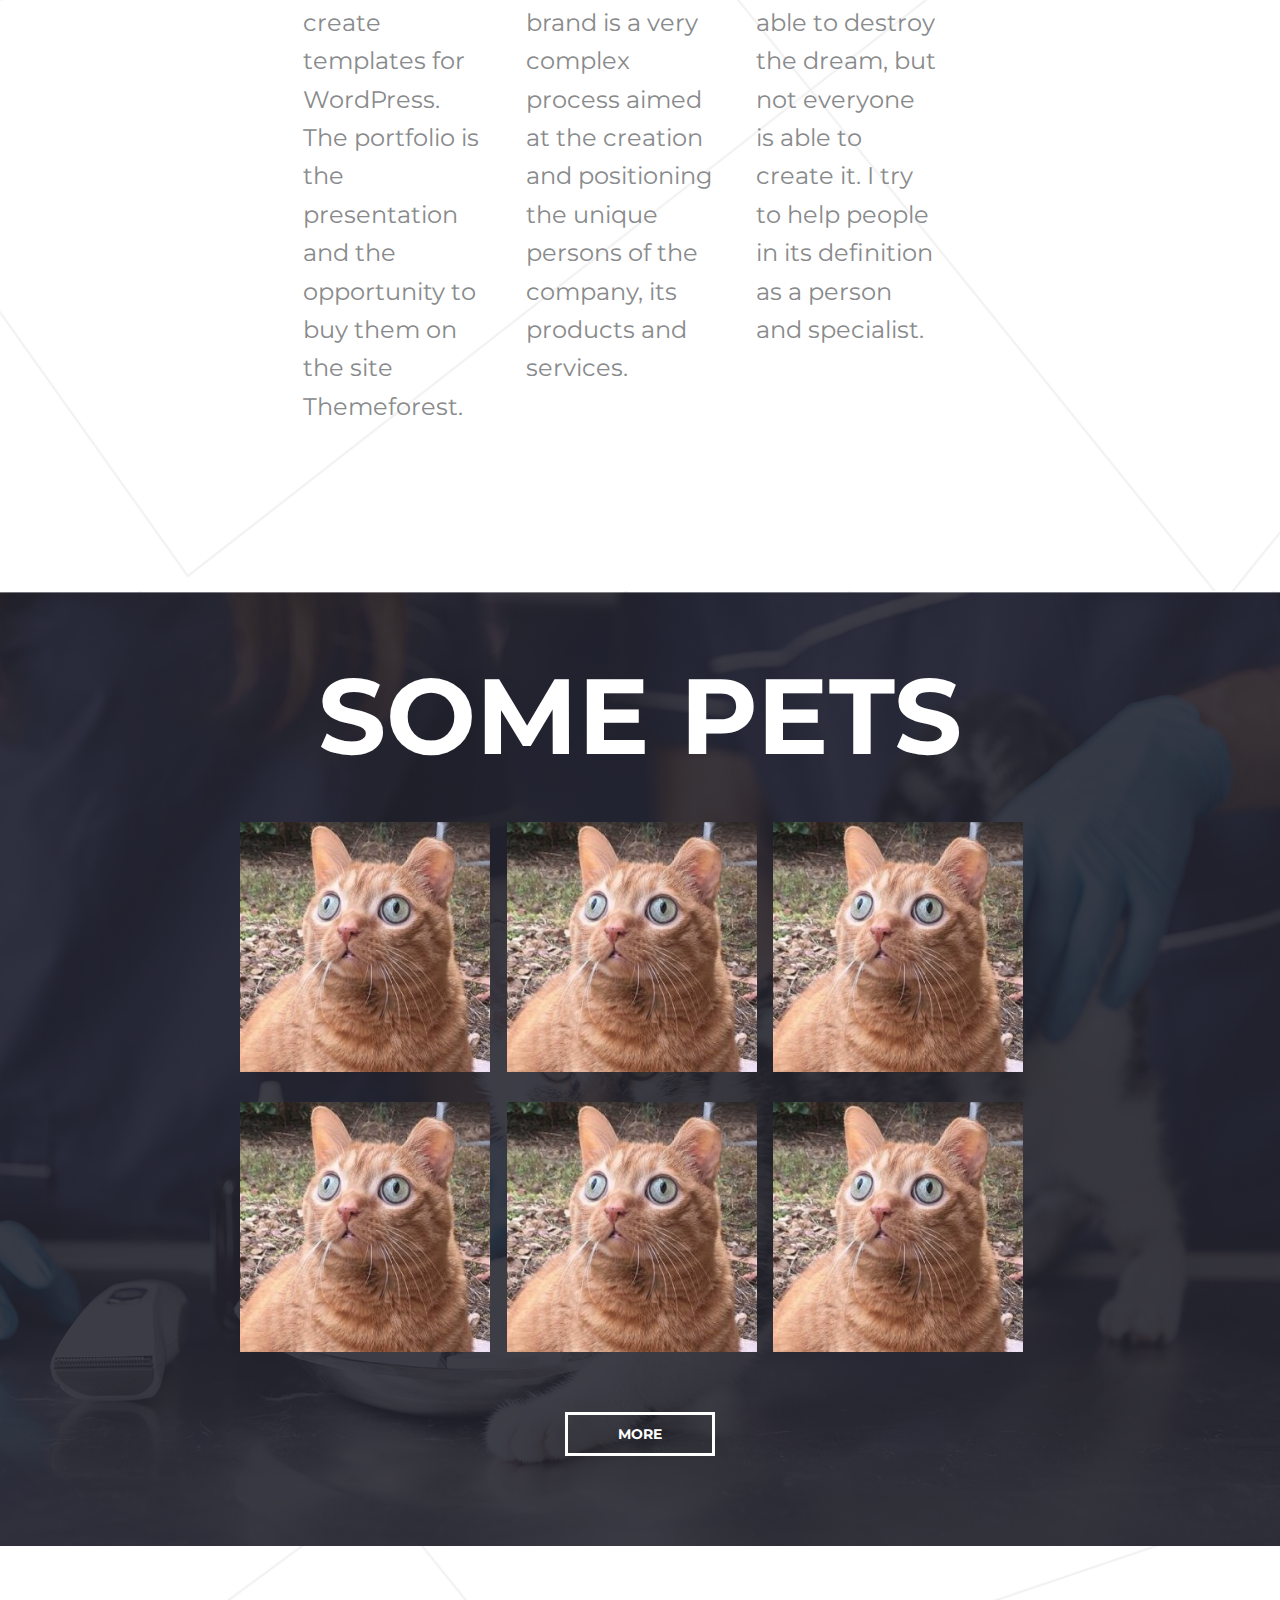
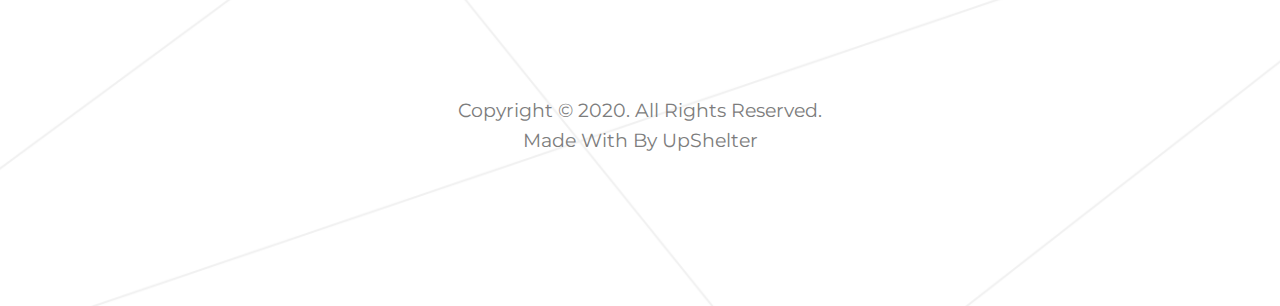
==== commit aa21a04c: "Merge branch 'master' of https://github.com/cherny77/UpShelter" ====
--- a/htmls/greeting-page/index.html
+++ b/htmls/greeting-page/index.html
@@ -7,6 +7,12 @@
     <link href="https://fonts.googleapis.com/css?family=Montserrat:400,700&display=swap&subset=cyrillic,cyrillic-ext"
           rel="stylesheet">
     <title>UpShelter</title>
+
+    <script src="https://maxcdn.bootstrapcdn.com/bootstrap/4.0.0/js/bootstrap.min.js"
+            integrity="sha384-JZR6Spejh4U02d8jOt6vLEHfe/JQGiRRSQQxSfFWpi1MquVdAyjUar5+76PVCmYl"
+            crossorigin="anonymous"></script>
+
+
 </head>
 <body>
 
@@ -95,6 +101,7 @@
             Some pets
         </h1>
         <div class="example">
+
             <div class="example__item">
                 <div class="example__img">
                     <img src="assets/images/example-item.png" alt="">
--- a/htmls/greeting-page/assets/css/style.css
+++ b/htmls/greeting-page/assets/css/style.css
@@ -21,13 +21,6 @@
 
 h1, h2, h3, h4, h5, h6 {
     margin: 0;
-}
-
-.intro .container {
-    width: 100%;
-    padding: 0 15px;
-    margin: auto;
-
 }
 
 /* logo */
@@ -59,6 +52,13 @@
     background-size: cover;
 }
 
+.intro .container {
+    width: 100%;
+    padding: 0 15px;
+    margin: auto;
+
+}
+
 .intro__inner {
     width: 100%;
     max-width: 880px;
@@ -95,10 +95,9 @@
     justify-content: flex-end;
     align-items: center;
 }
-
-
 /* Button */
 .btn {
+    margin-bottom: 50px;
     margin-top: 30px;
     display: inline-block;
     vertical-align: top;
@@ -191,12 +190,12 @@
     background: url("../images/example-section.png") center no-repeat;
     -webkit-background-size: cover;
     background-size: cover;
-    grid-row: 1/ span 3;
 }
 
 .example__section__content {
     position: relative;
     width: 100%;
+    align-items: center;
     text-align: center;
     display: block;
     margin-right: auto;
@@ -219,9 +218,7 @@
     grid-template-columns: repeat(auto-fit, minmax(250px, 1fr));
     margin-right: auto;
     margin-left: auto;
-    margin-bottom: 80px;
-    text-align: center;
-}
+    text-align: center;}
 
 .example__img img {
     max-width: 100%;
@@ -234,9 +231,9 @@
     text-align: center;
     width: 250px;
     position: relative;
-    margin-right: 20px;
+    margin-right: 30px;
     background-color: #7b77c9;
-    margin-bottom: 20px;
+    margin-bottom: 30px;
 }
 
 .example__item:hover .example__img {
@@ -281,6 +278,9 @@
     transition: opacity 0.2s linear;
 
 }
+
+
+
 
 /*Footer*/
 
@@ -370,6 +370,7 @@
     .about__container {
         max-width: 100%;
     }
+
 }
 
 @media all and (max-width: 420px) {
@@ -379,6 +380,9 @@
     .about__container {
         max-width: 100%;
     }
+    .section__title {
+        font-size: 400%;
+    }
 }
 
 
@@ -390,5 +394,9 @@
     .about__container {
         max-width: 100%;
     }
-}
-
+
+    .section__title {
+        font-size: 400%;
+    }
+}
+
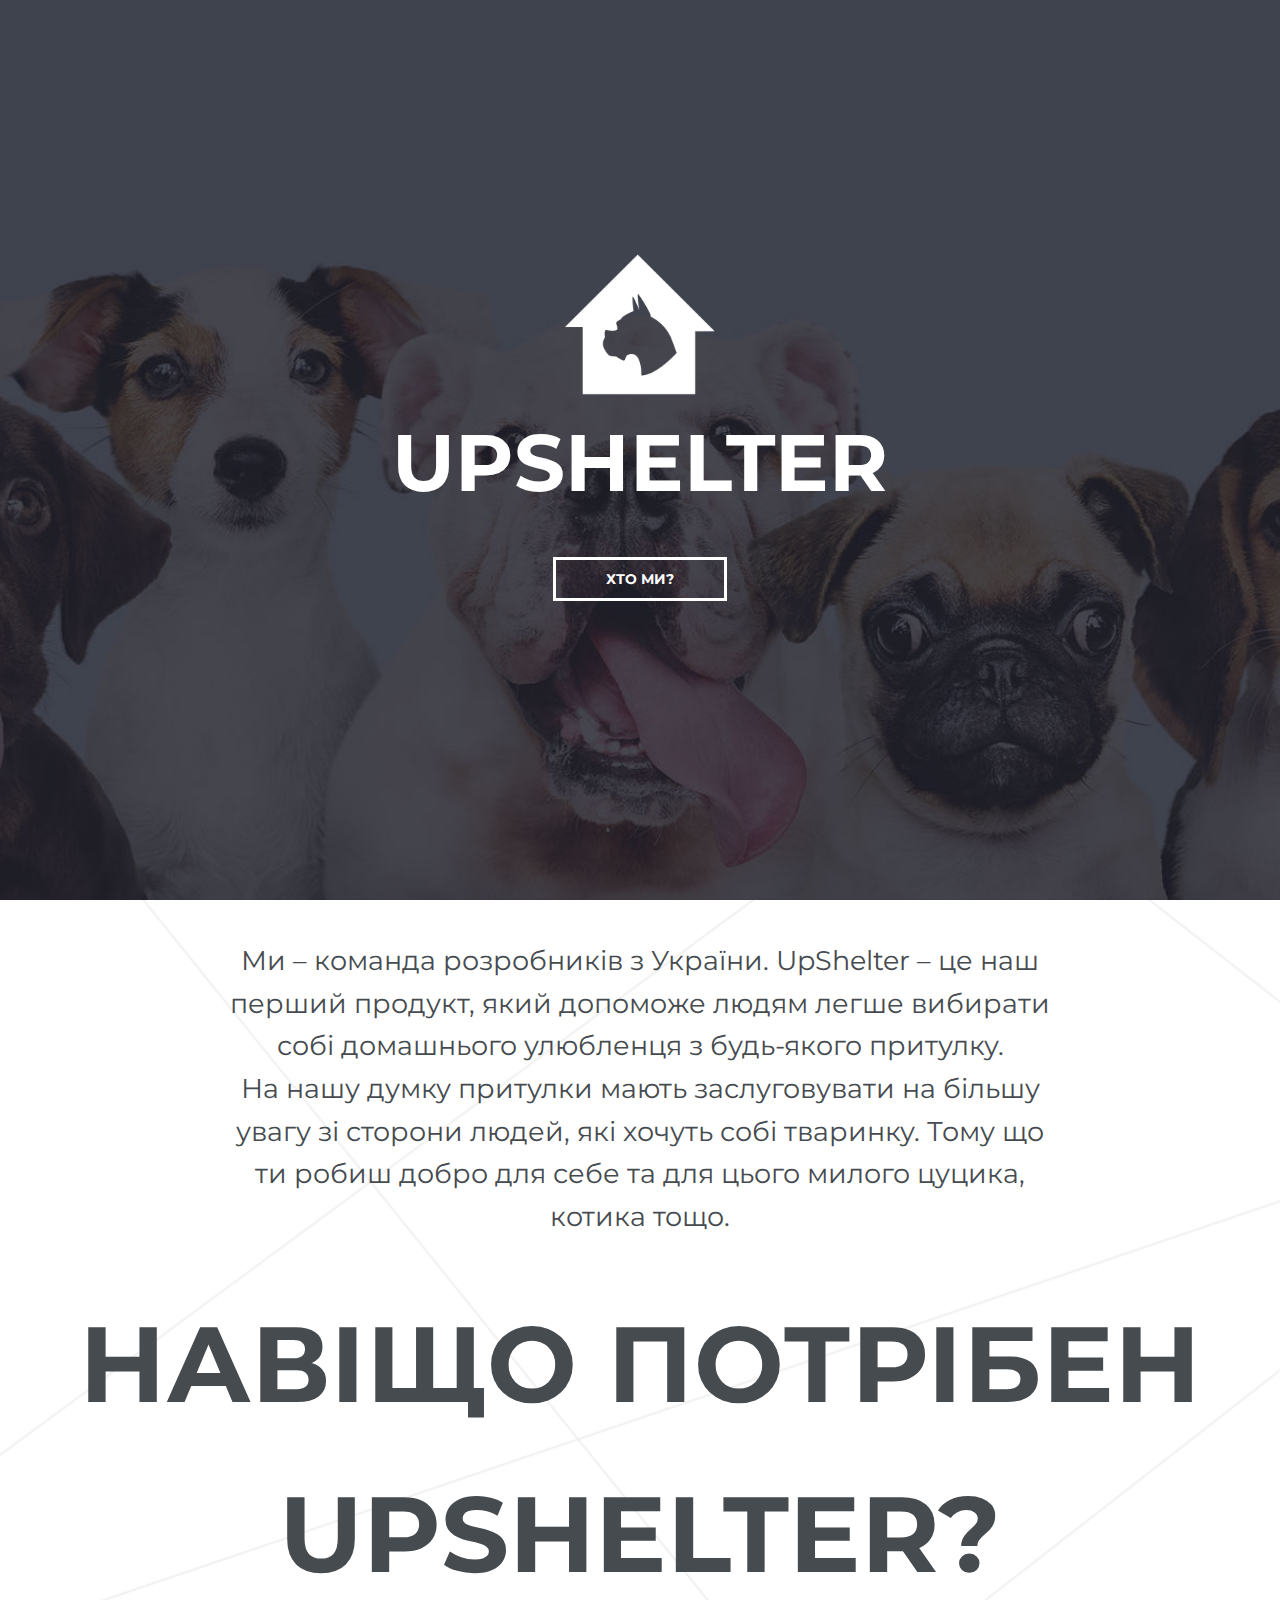
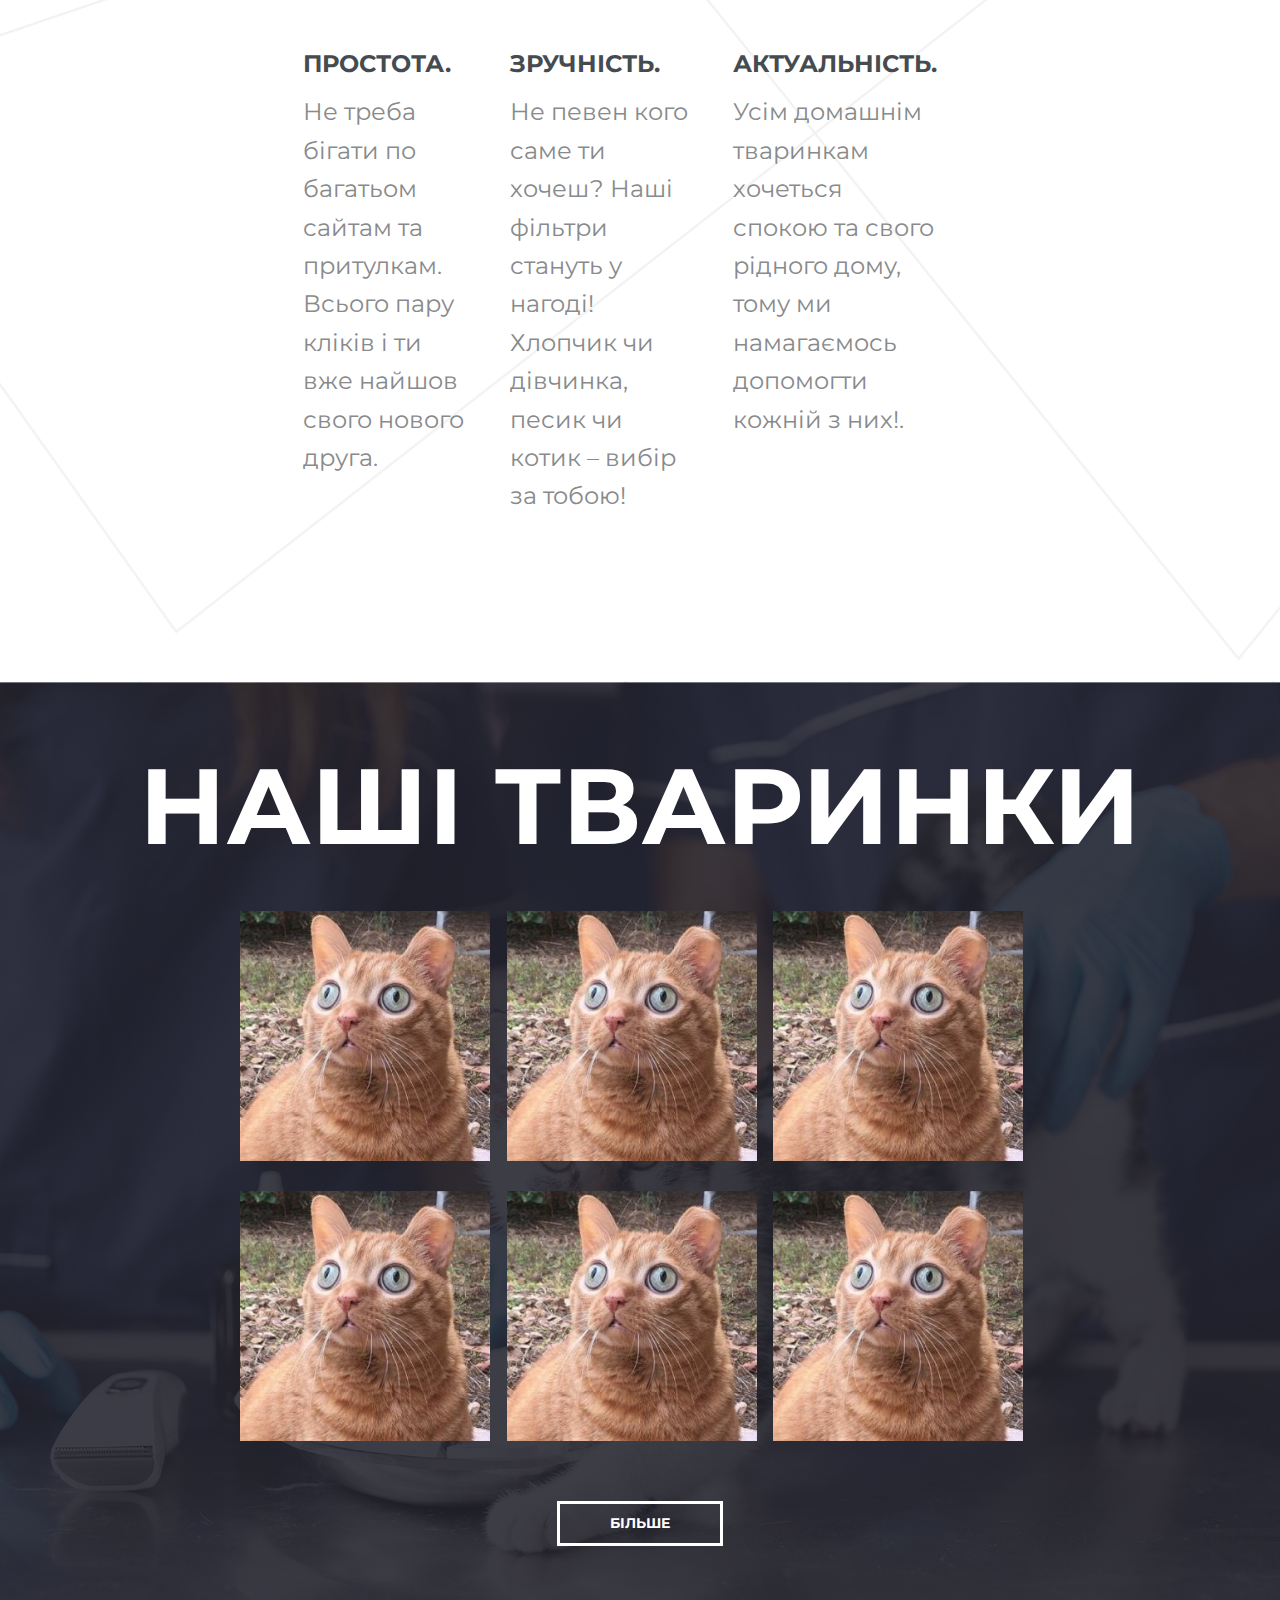
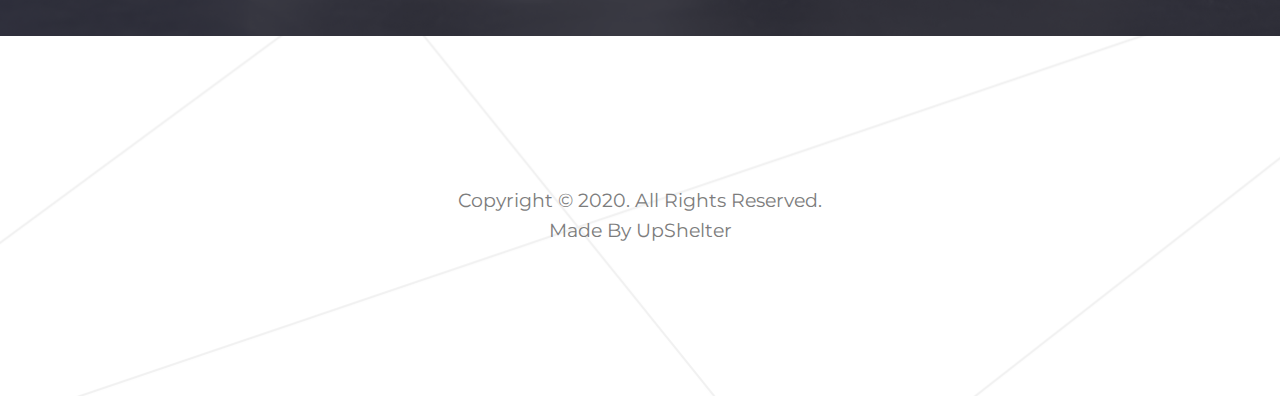
==== commit bd82f044: "button fix" ====
--- a/htmls/greeting-page/index.html
+++ b/htmls/greeting-page/index.html
@@ -21,9 +21,9 @@
     <div class="container">
         <div class="intro__inner">
             <div class="logo"></div>
-            <h1 class="intro__title">UPSHELTER</h1>
+            <h1 class="intro__title" style="cursor: pointer">UPSHELTER</h1>
         </div>
-        <a class="btn" href="#">Learn More</a>
+        <a class="btn" href="#">Хто ми?</a>
     </div>
 </div>
 
@@ -31,61 +31,51 @@
     <div class="section__content">
         <div class="section__text">
             <p>
-                My name is Vlad Musienko, I'm a web designer.
-                I love to draw and all that is connected with the design.
-                In this area a long time ago and during this time I managed
-                to create several successful projects used by people all over
-                the world.
+                Ми – команда розробників з України. UpShelter – це наш перший продукт, який допоможе людям легше вибирати собі домашнього улюбленця з будь-якого притулку.
             </p>
             <p>
-                I love the simplicity in the design of web sites.
-                As I see it,people, it's like my work.
-                Naturally do not want to rest on our laurels and will continue further studies to improve soybean
-                skills,
-                creating new interesting creative projects.
+                На нашу думку притулки мають заслуговувати на більшу увагу зі сторони людей,
+                які хочуть собі тваринку.
+                Тому що ти робиш добро для себе та для цього милого цуцика, котика тощо.
             </p>
         </div>
     </div>
-    <h2 class="section__title">what we do</h2>
+    <h2 class="section__title">НАВІЩО ПОТРІБЕН UPSHELTER?</h2>
 
     <div class="about__container">
         <div class="about">
             <div class="about__item">
                 <h1 class="about__item__title">
-                    TEMPLATE.
+                    ПРОСТОТА.
                 </h1>
                 <div class="about__item__text">
                     <p>
-                        Lately, I often create templates for WordPress.
-                        The portfolio is the presentation and the opportunity
-                        to buy them on the site Themeforest.
+                        Не треба бігати по багатьом сайтам та притулкам.
+                        Всього пару кліків і ти вже найшов свого нового друга.
                     </p>
                 </div>
 
             </div>
             <div class="about__item">
                 <h1 class="about__item__title">
-                    BRAND.
+                    ЗРУЧНІСТЬ.
                 </h1>
                 <div class="about__item__text">
                     <p>
-                        Creating a brand is a very complex
-                        process aimed at the creation and
-                        positioning the unique persons of
-                        the company, its products and services.
+                        Не певен кого саме ти хочеш?
+                        Наші фільтри стануть у нагоді!
+                        Хлопчик чи дівчинка, песик чи котик – вибір за тобою!
                     </p>
                 </div>
             </div>
             <div class="about__item">
                 <h1 class="about__item__title">
-                    DREAMS.
+                    АКТУАЛЬНІСТЬ.
                 </h1>
                 <div class="about__item__text">
                     <p>
-                        Everyone is able to destroy the dream,
-                        but not everyone is able to create it.
-                        I try to help people in its definition
-                        as a person and specialist.
+                        Усім домашнім тваринкам хочеться спокою та свого рідного дому,
+                        тому ми намагаємось допомогти кожній з них!.
                     </p>
                 </div>
             </div>
@@ -98,7 +88,7 @@
 <section class="example__section">
     <div class="example__section__content">
         <h1 class="example__title">
-            Some pets
+            наші тваринки
         </h1>
         <div class="example">
 
@@ -147,7 +137,8 @@
         </div>
     </div>
 
-    <a class="btn" href="#">More</a>
+
+    <a class="btn">більше</a>
 
 
 </section>
@@ -156,11 +147,13 @@
     <div class="footer__container">
         <div class="footer__text">
             <p> Copyright © 2020. All Rights Reserved.</p>
-            <p class="footer__text"> Made With By UpShelter</p>
+            <p class="footer__text"> Made By UpShelter</p>
         </div>
 
     </div>
 
 </section>
 </body>
+<script src="jquery.min.js"></script>
+<script src="index.js"></script>
 </html>
